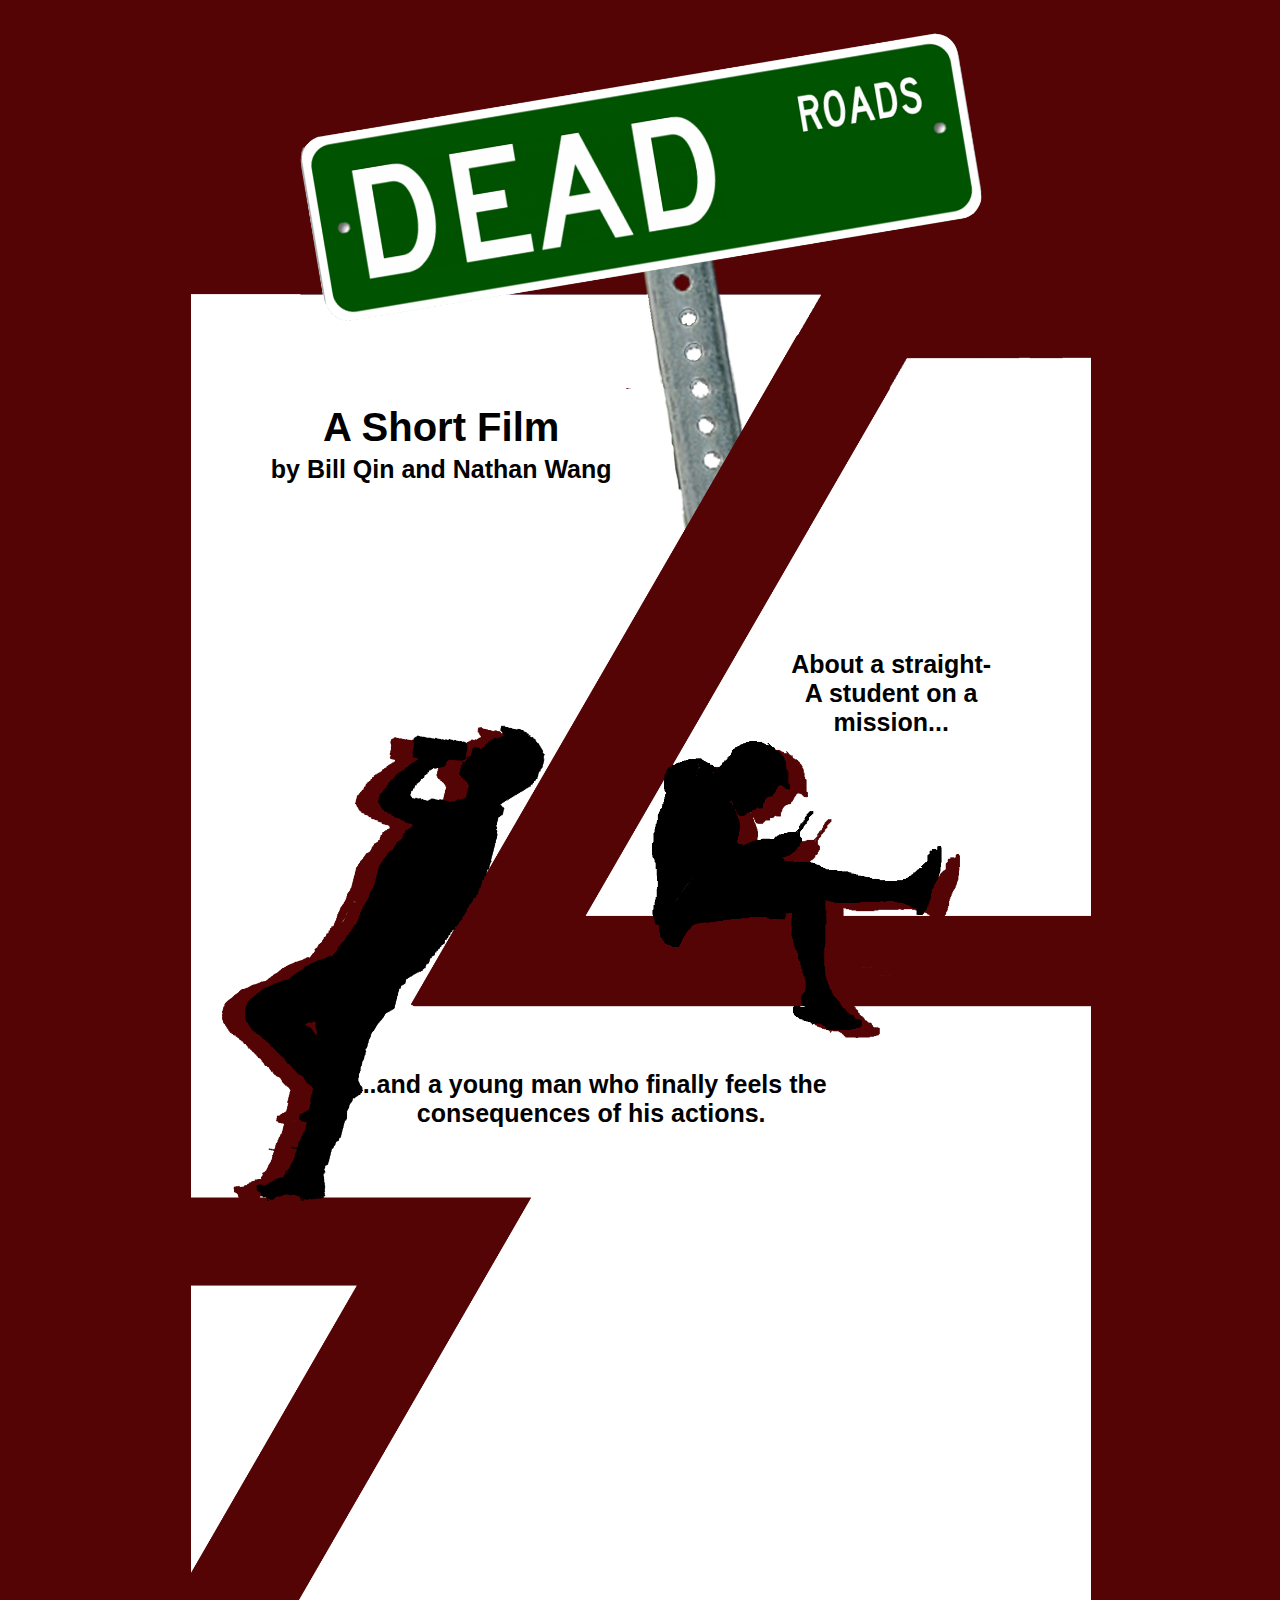
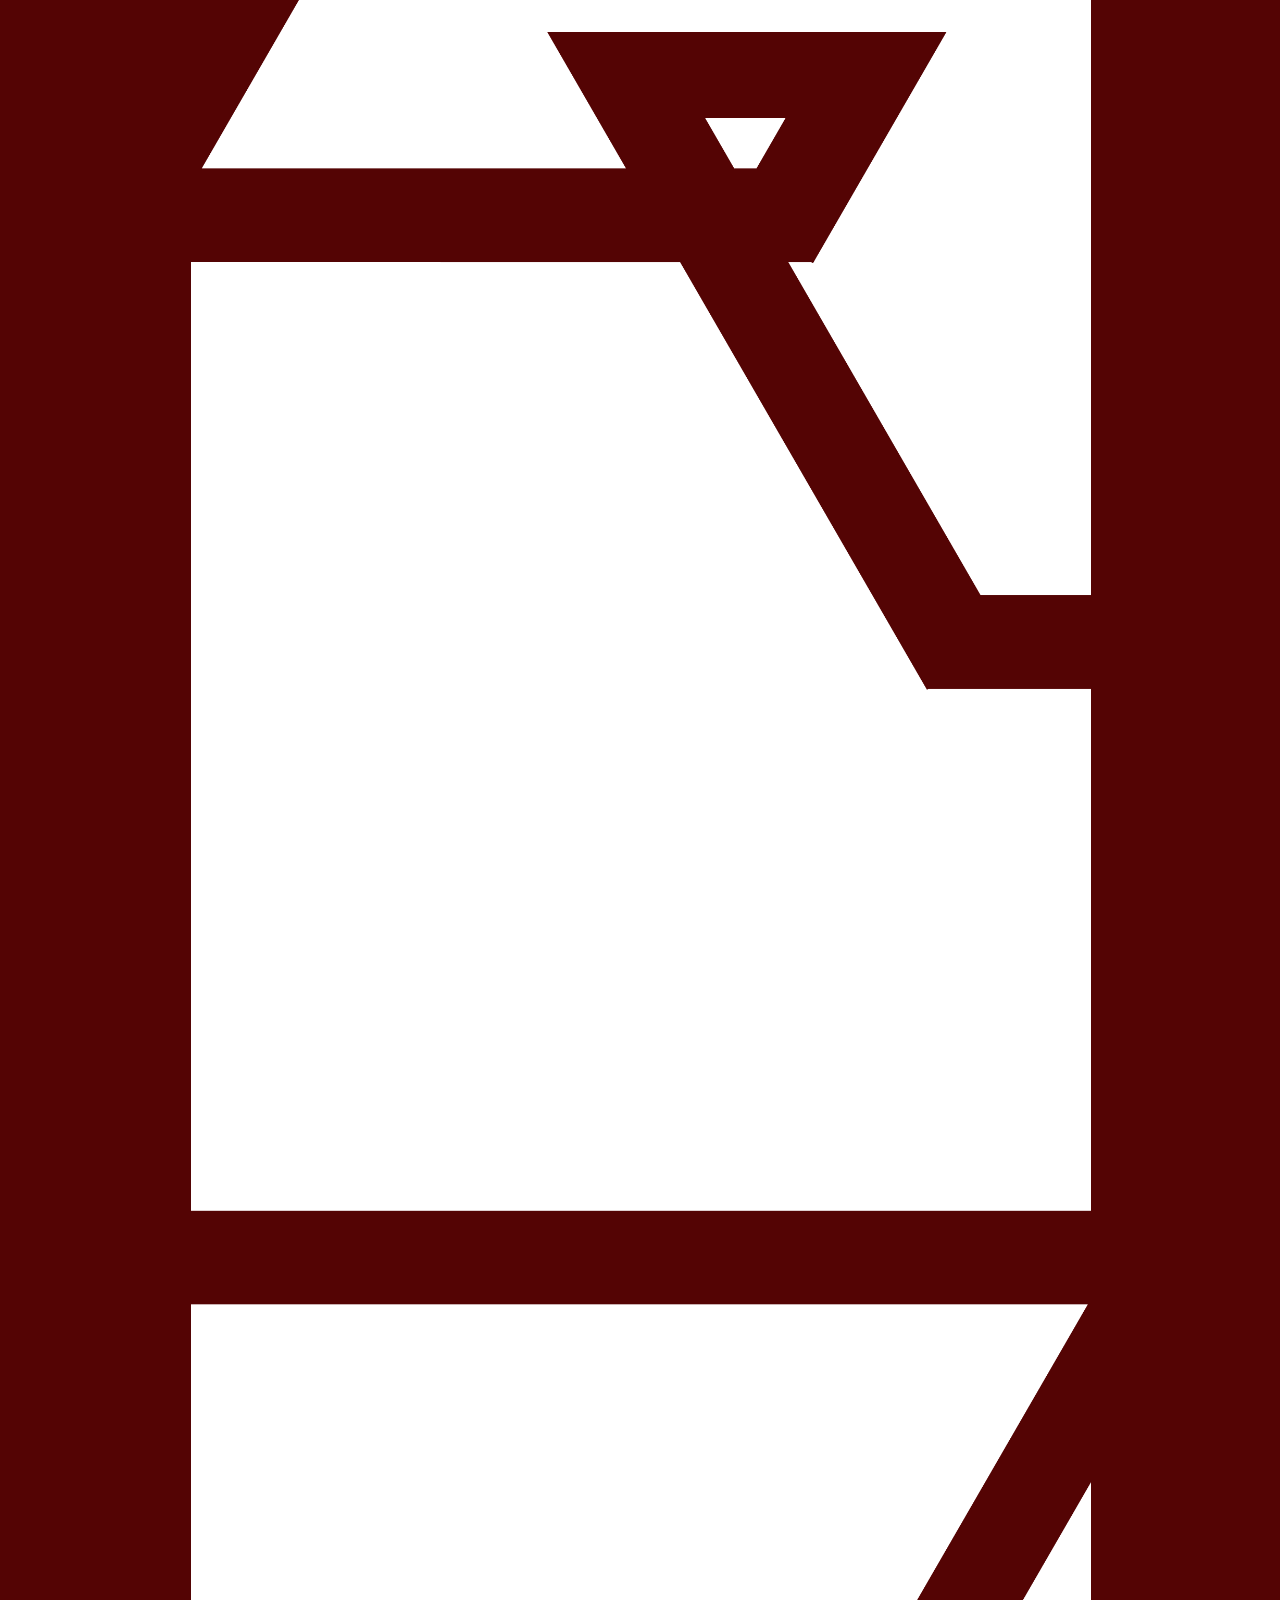
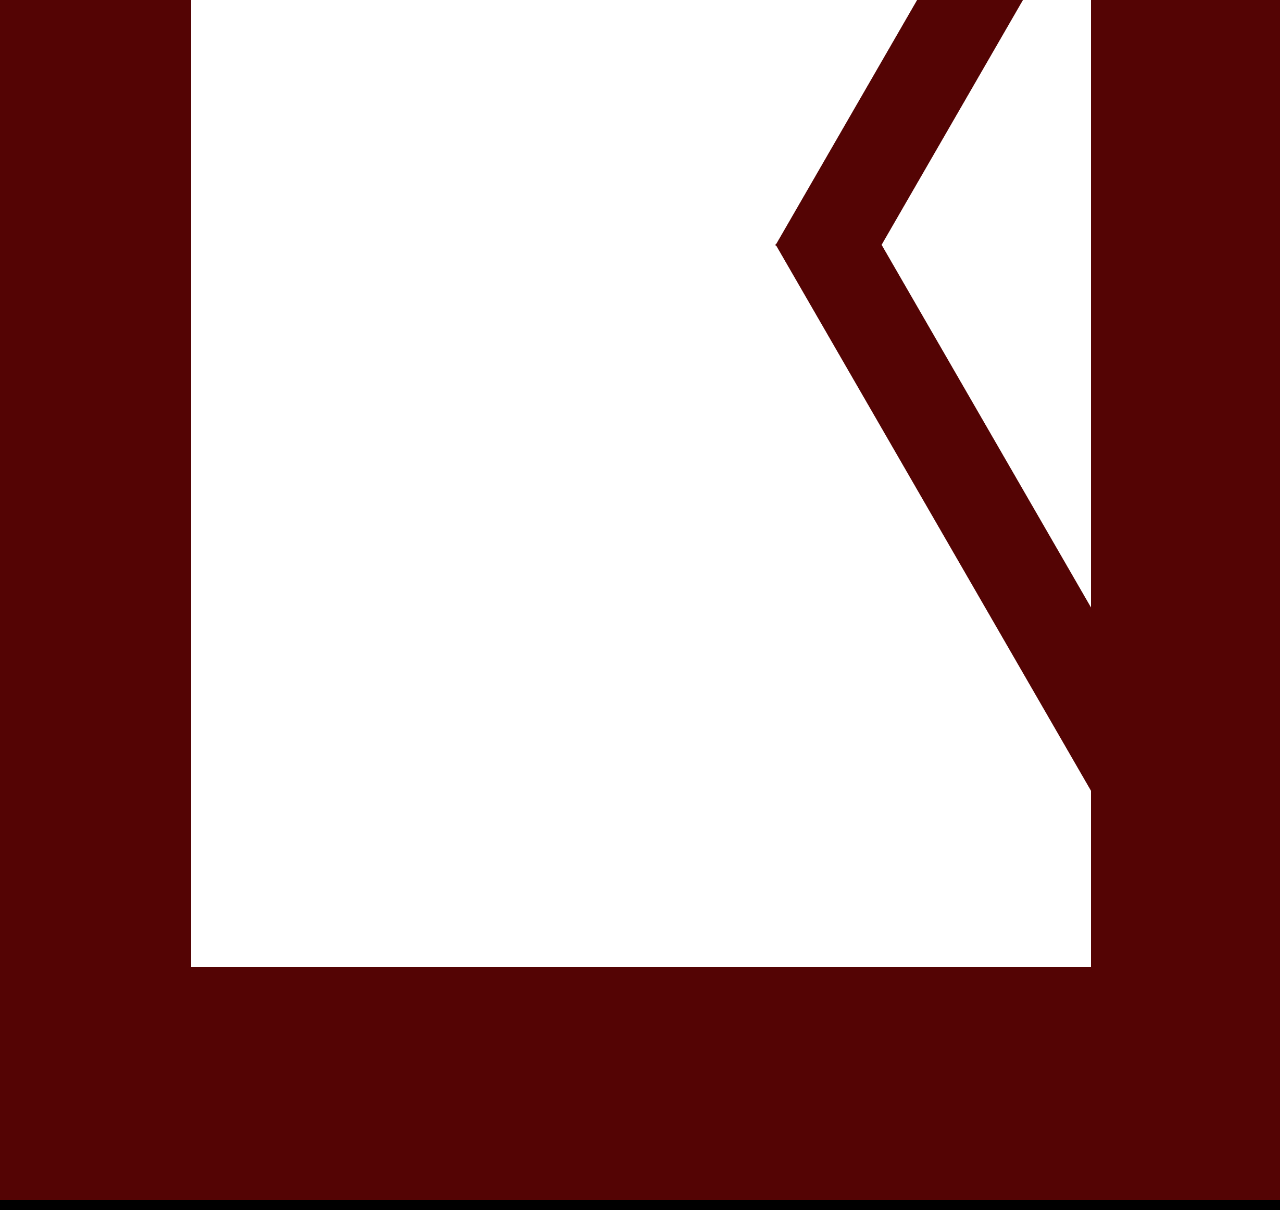
==== index.html @ 18fedcc4 "README.md, background image/layout of site" ====
<!DOCTYPE html>
<html>
  <head>
    <link href="styles/stylesheets/index.css" type = "text/css" rel="stylesheet">
    <link href="styles/stylesheets/styles.css" type = "text/css" rel="stylesheet">
    <title>Dead Roads</title>
  </head>
  <body>
    <div id = "background-image-holder">
      <div id = "front-image">
        <div id = "film-by" class = 'text-box'>
          <h2>A Short Film</h2>
          <h3>by Bill Qin and Nathan Wang</h3>
        </div>
        <div id = "nate-desc" class = 'text-box'>
          <h3>About a straight-A student on a mission...</h3>
        </div>
        <div id = "bill-desc" class = 'text-box'>
          <h3>...and a young man who finally feels the consequences of his actions.</h3>
        </div>
      </div>
    </div>
  </body>
</html>
---- styles/stylesheets/index.css ----
body{
  display: flex;
  flex-direction: row;
  justify-content: center;
}
h2{
  font-size: 40px;
  margin: 5px;
}
h3{
  font-size: 25px;
  margin: 0px;
}
#background-image-holder
{
  width: 100%;
  height: 4400px;
  background-color: #540404;
  position: relative;
  border-bottom: 10px solid black;
}
.text-box{
  transform: translate(-50%, -50%);
  -ms-transform: translate(-50%, -50%);
  -webkit-transform: translate(-50%, -50%);
  position: absolute;
  text-align: center;
}
#front-image
{
  position: absolute;
  left: 54%;
  top: 50%;
  transform: translate(-50%, -50%);
  -ms-transform: translate(-50%, -50%);
  -webkit-transform: translate(-50%, -50%);
  width: 1000px;
  height: 100%;
  margin: 0 auto;
  background-image: url('../assets/images/website_background.png');
  background-repeat: no-repeat;
  background-size: 90%;
}
#film-by
{
  width: 400px;
  height: 200px;
  left: 25%;
  top: 500px;
}
#nate-desc{
  width: 200px;
  height: 300px;
  left: 70%;
  top: 800px;
}
#bill-desc
{
  width: 500px;
  height: 200px;
  left: 40%;
  top: 1170px;
}
---- styles/stylesheets/styles.css ----
body
{
  margin: 0px;
}
@font-face {
  font-family: Highway;
  src: url("../HWYGOTH.ttf");
}
html
{
  font-family: Highway, sans-serif;
}
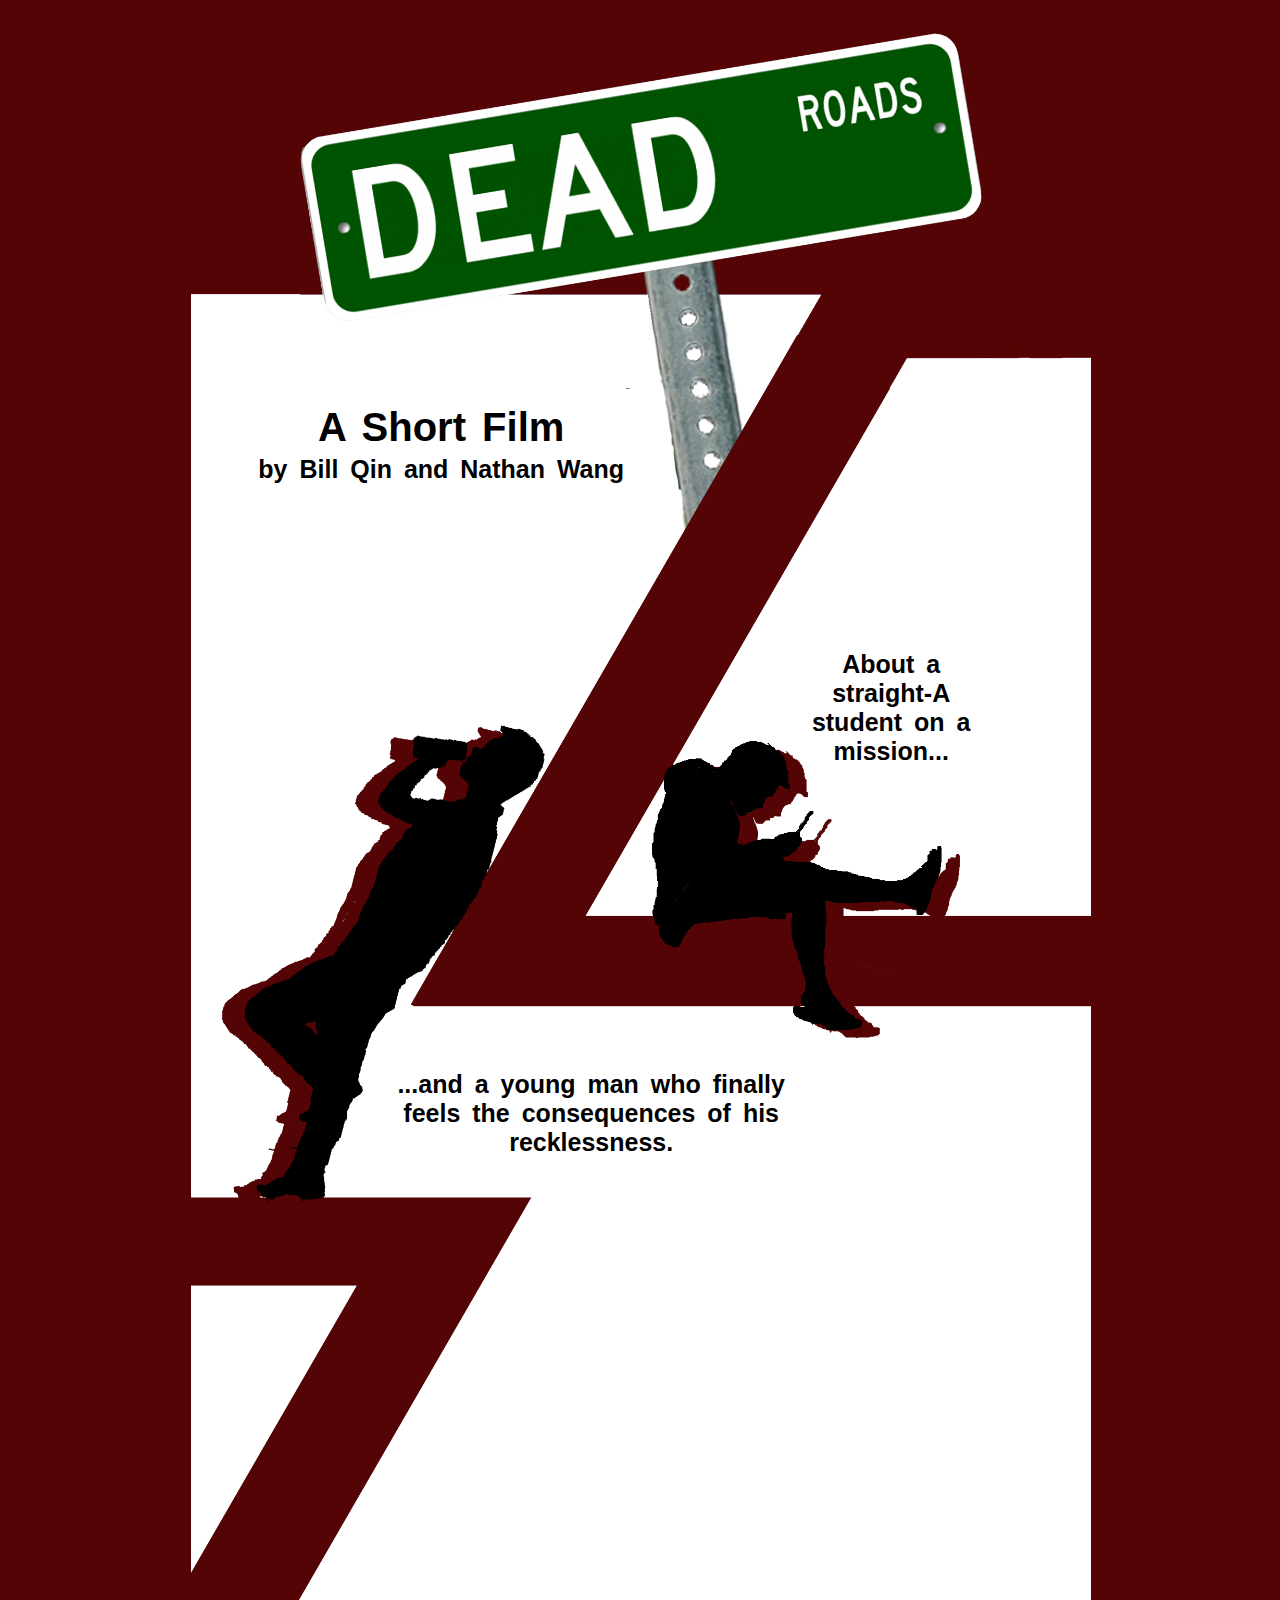
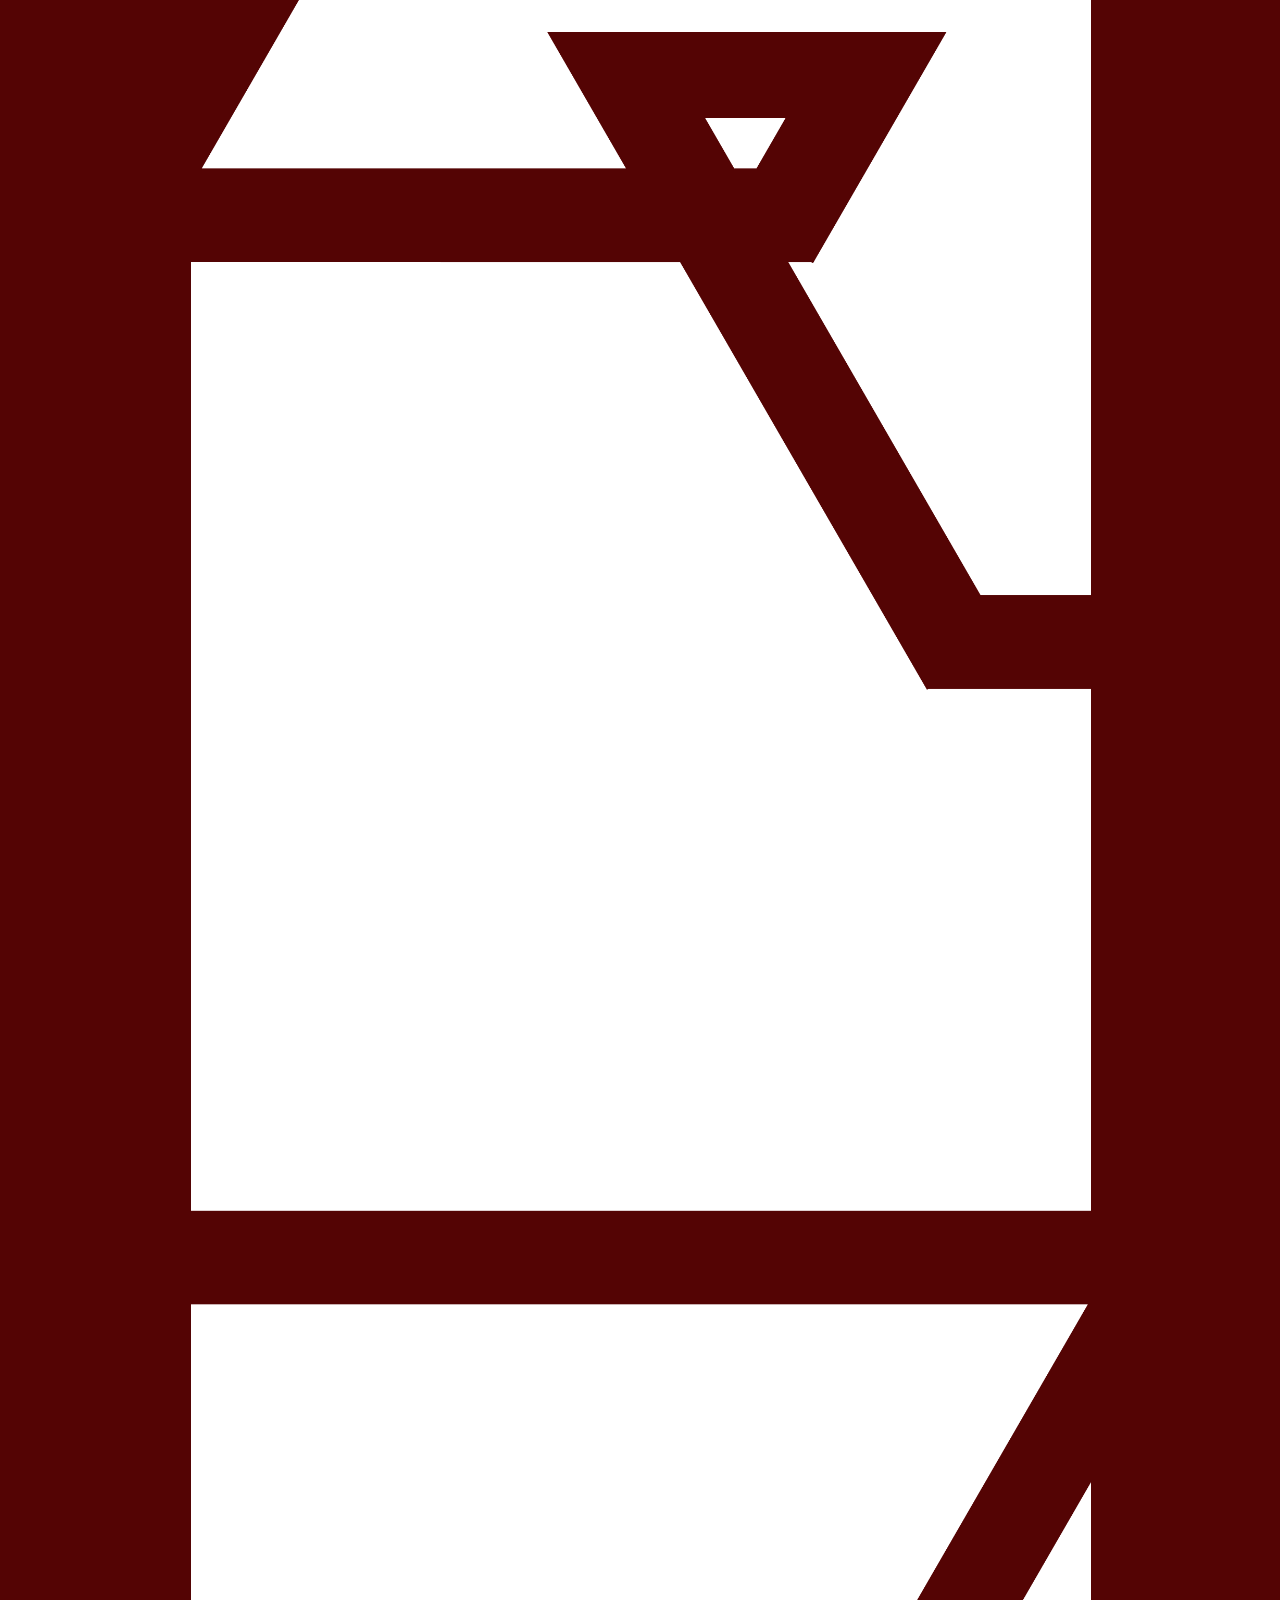
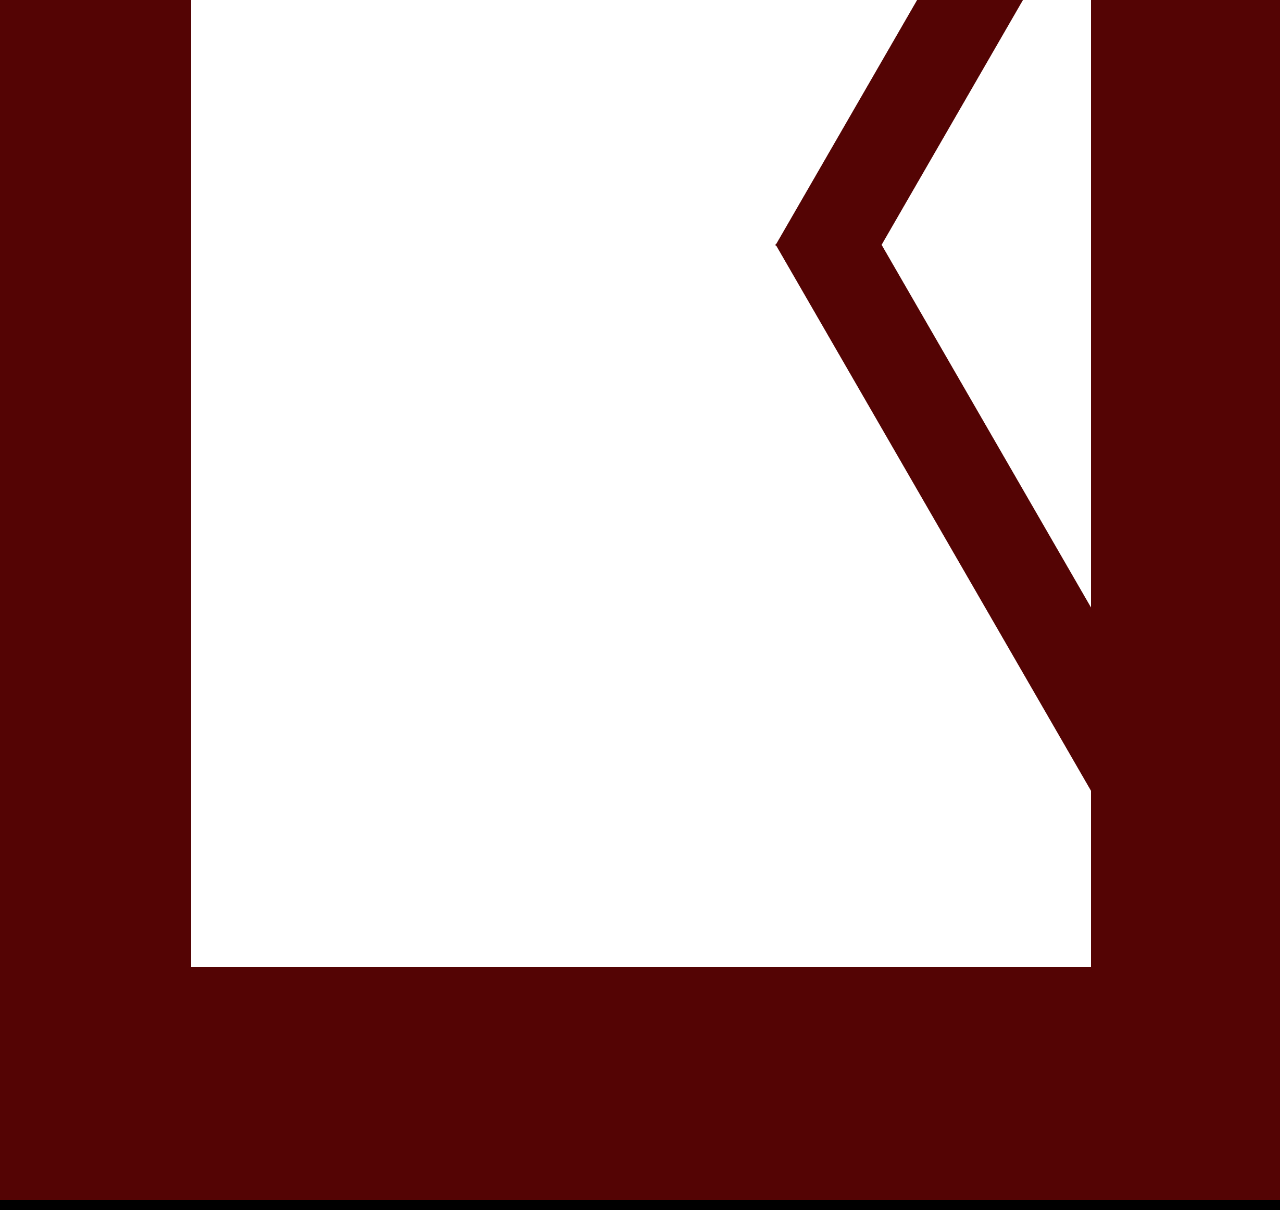
==== commit b4e13327: "index change for github pages change?" ====
--- a/index.html
+++ b/index.html
@@ -16,7 +16,7 @@
           <h3>About a straight-A student on a mission...</h3>
         </div>
         <div id = "bill-desc" class = 'text-box'>
-          <h3>...and a young man who finally feels the consequences of his actions.</h3>
+          <h3>...and a young man who finally feels the consequences of his recklessness.</h3>
         </div>
       </div>
     </div>
--- a/styles/stylesheets/index.css
+++ b/styles/stylesheets/index.css
@@ -56,7 +56,7 @@
 }
 #bill-desc
 {
-  width: 500px;
+  width: 400px;
   height: 200px;
   left: 40%;
   top: 1170px;
--- a/styles/stylesheets/styles.css
+++ b/styles/stylesheets/styles.css
@@ -1,12 +1,13 @@
 body
 {
   margin: 0px;
+  word-spacing: 5px;
 }
 @font-face {
-  font-family: Highway;
-  src: url("../HWYGOTH.ttf");
+    font-family: "Highway";
+    src: url("//db.onlinewebfonts.com/t/23c12dded52f1a5611f4370786fa86af.ttf") format("truetype");
 }
 html
 {
-  font-family: Highway, sans-serif;
+  font-family: "Highway", sans-serif;
 }
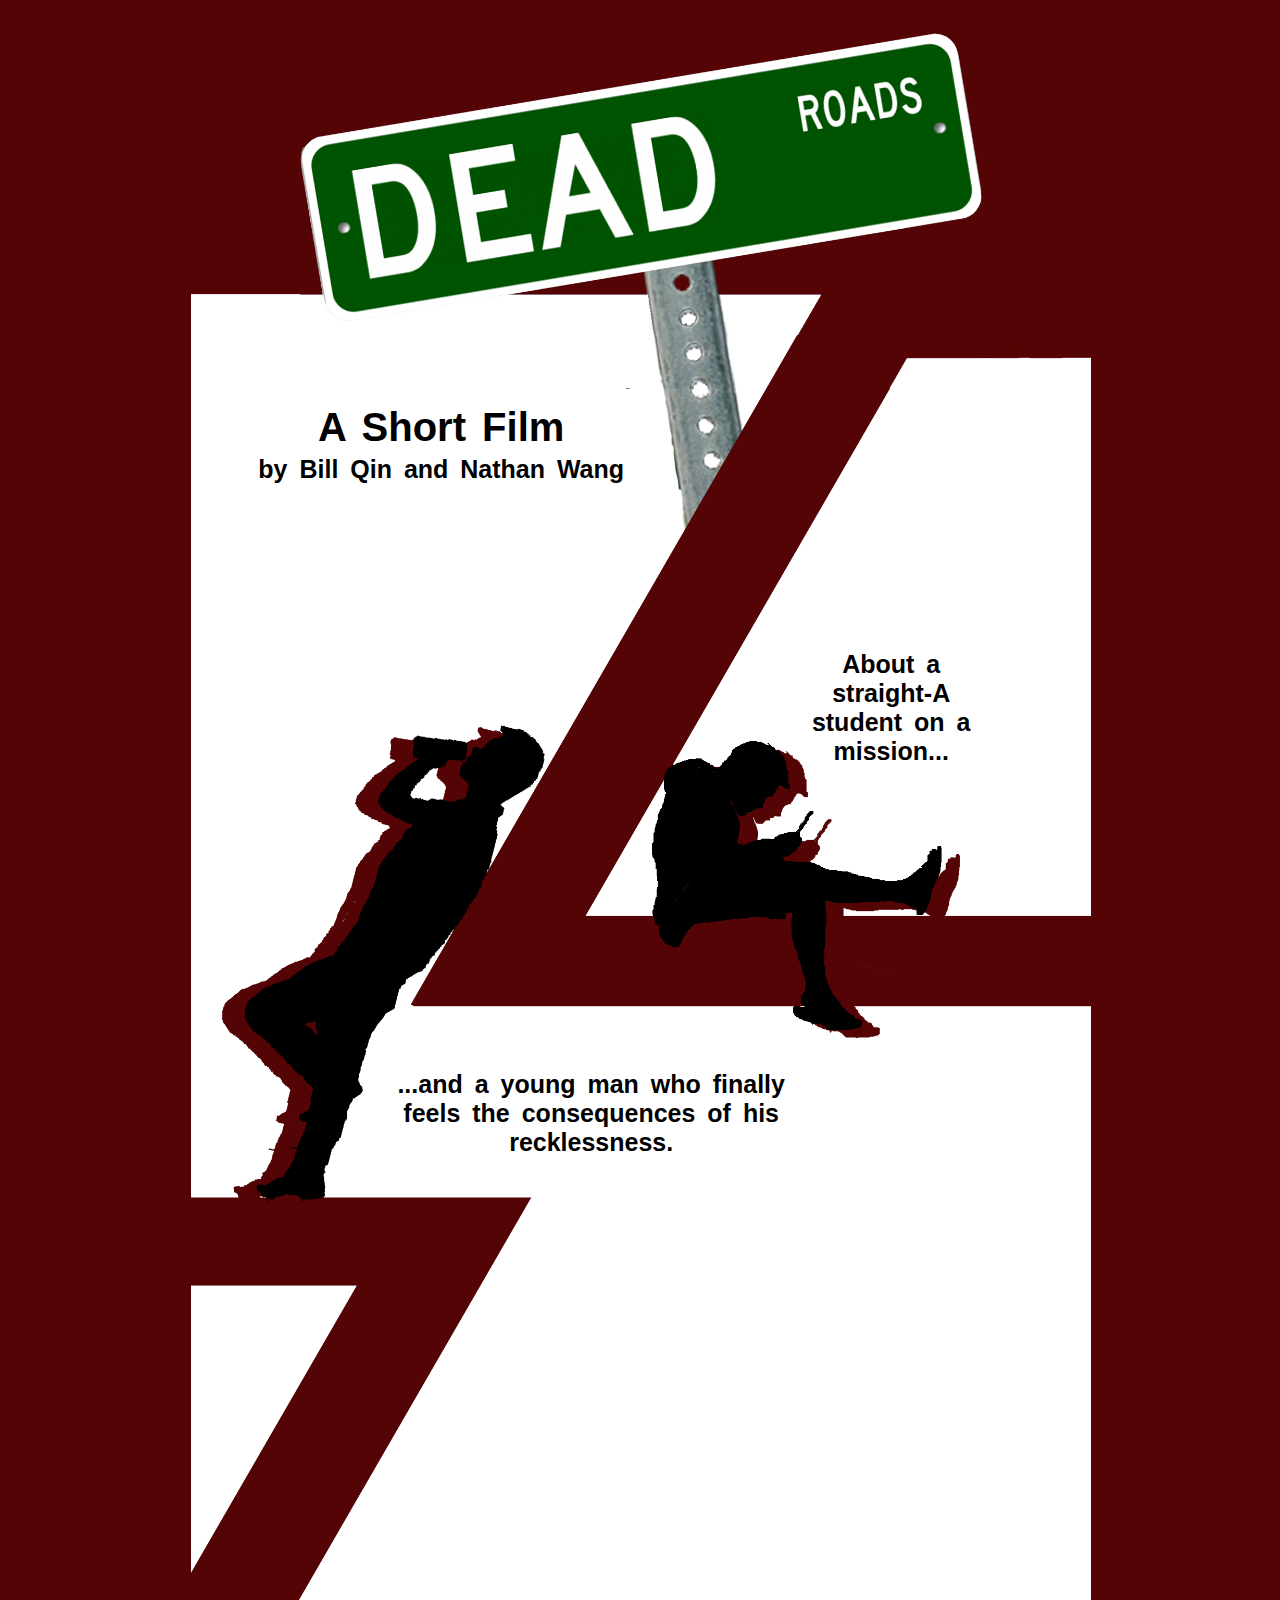
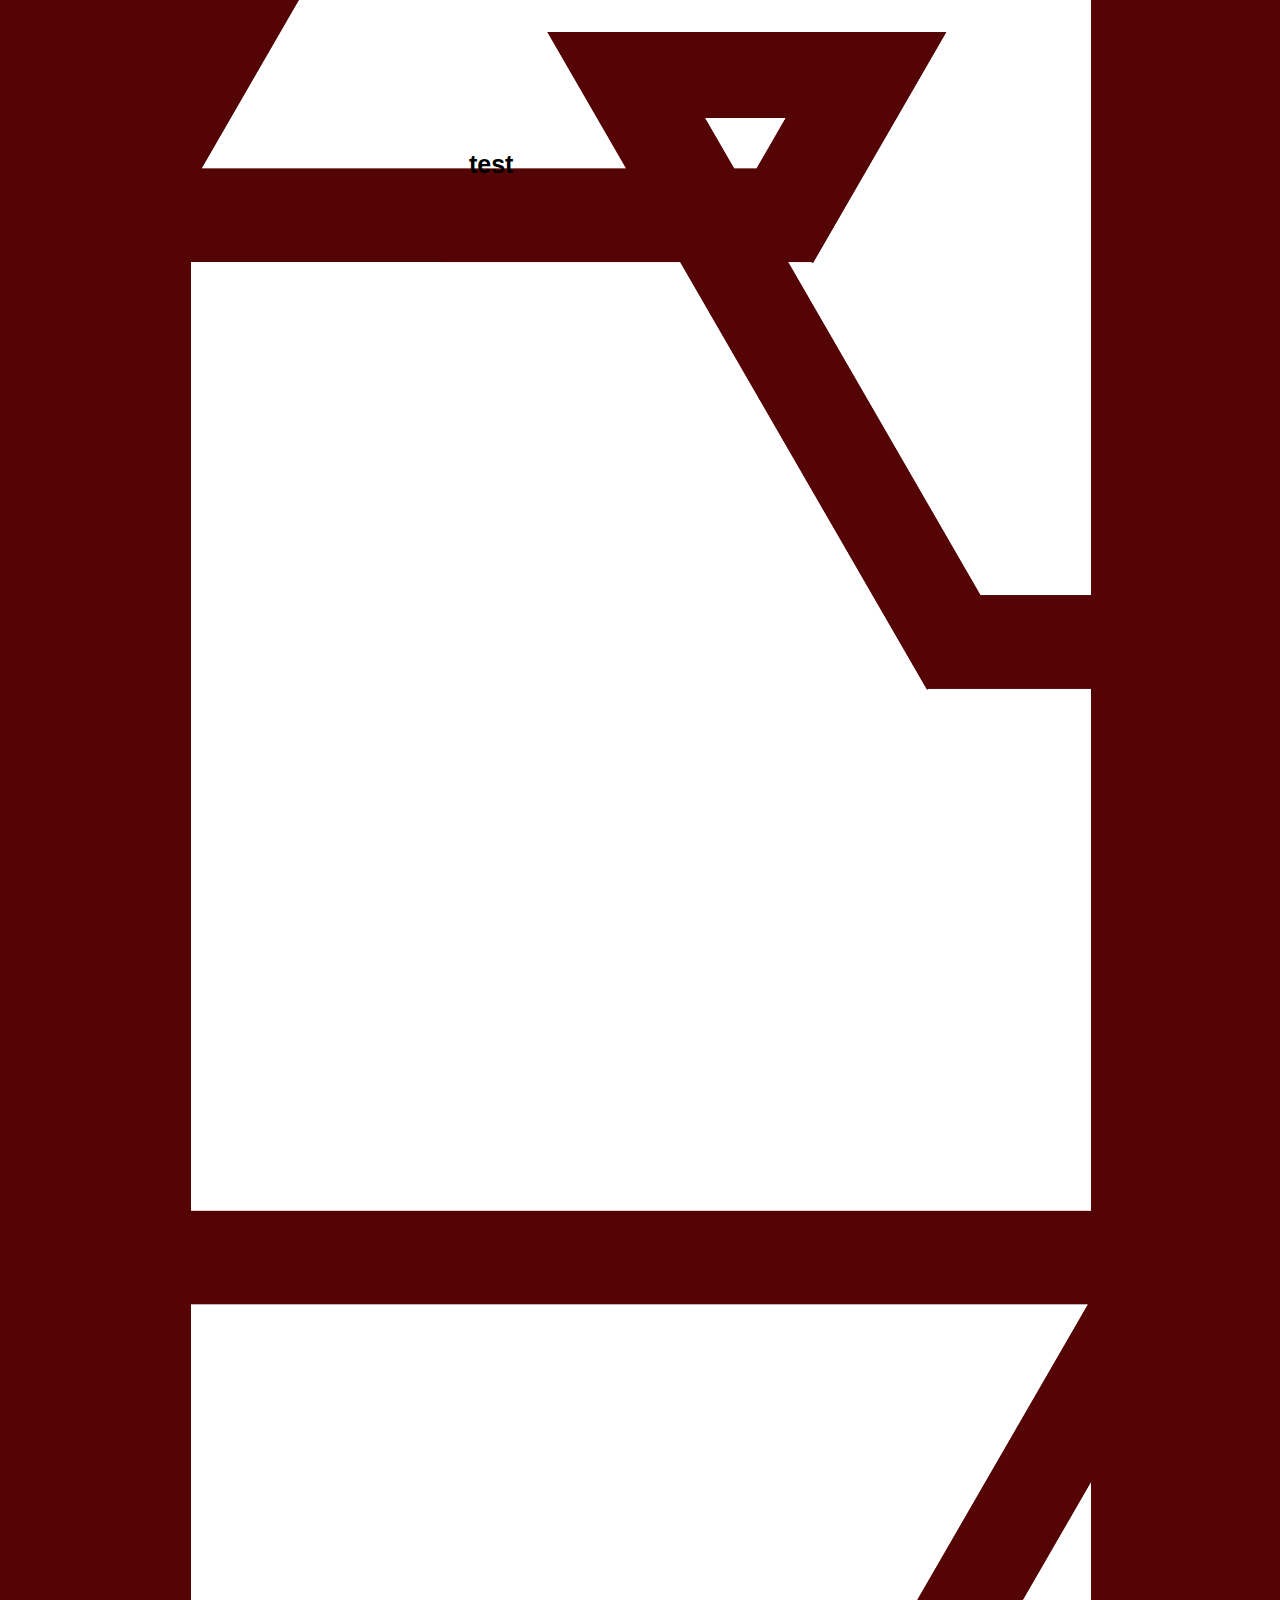
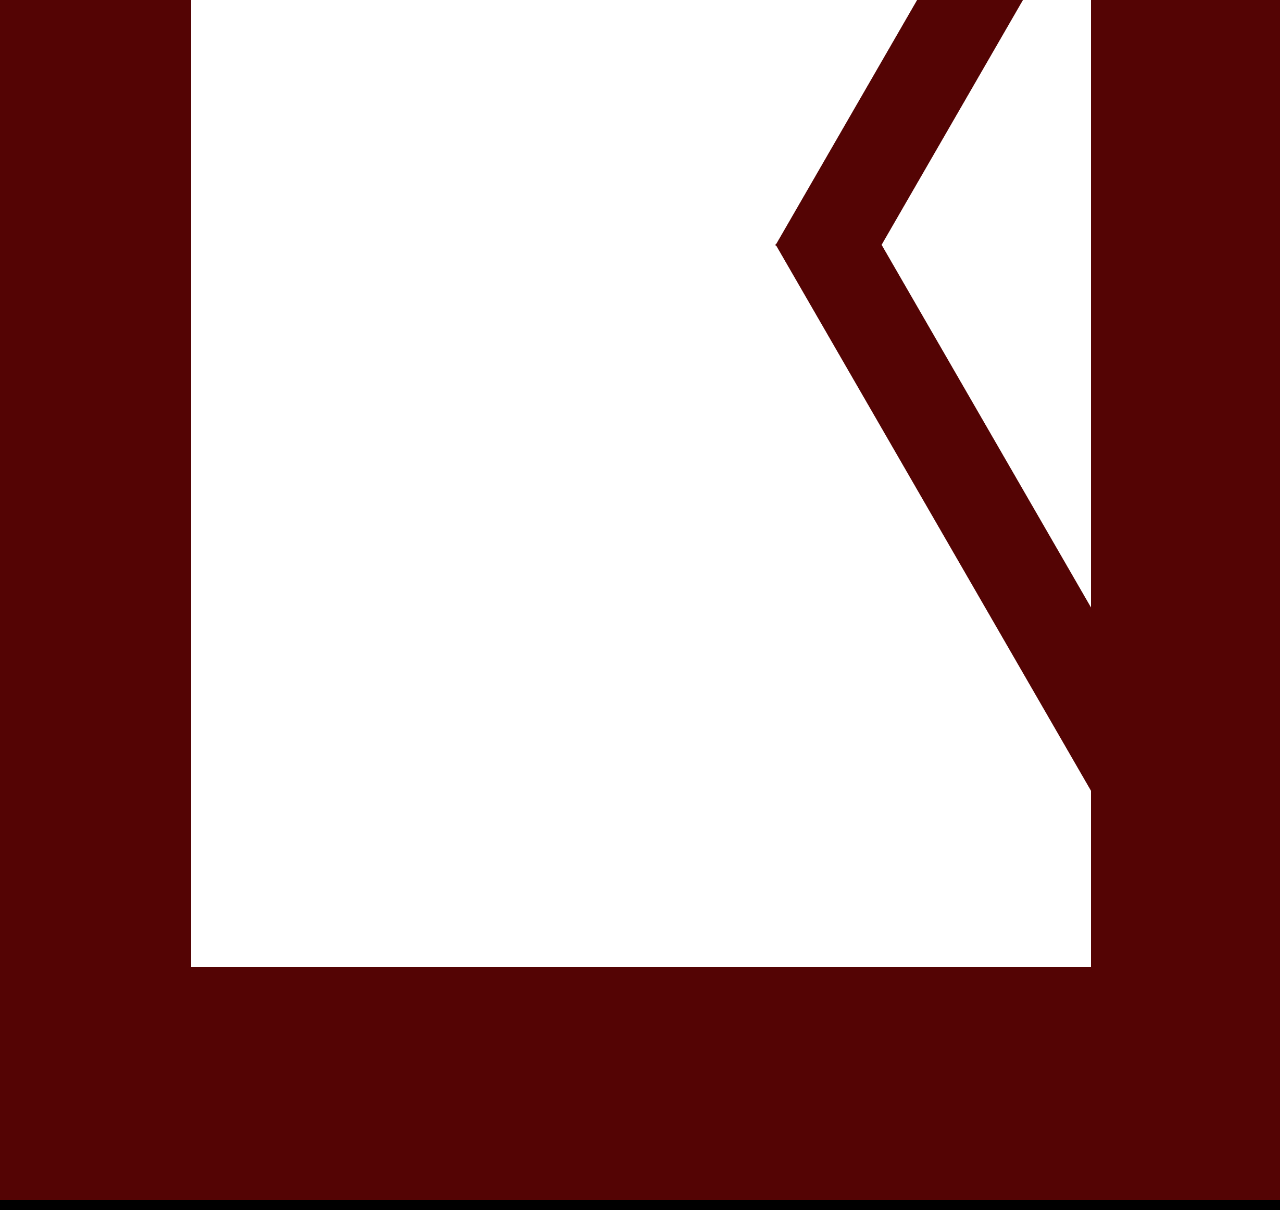
==== commit 56878538: "nathan's testy" ====
--- a/index.html
+++ b/index.html
@@ -18,6 +18,9 @@
         <div id = "bill-desc" class = 'text-box'>
           <h3>...and a young man who finally feels the consequences of his recklessness.</h3>
         </div>
+        <div id = "nate-test" class = 'text-box'>
+          <h3>test</h3>
+        </div>
       </div>
     </div>
   </body>
--- a/styles/stylesheets/index.css
+++ b/styles/stylesheets/index.css
@@ -61,3 +61,10 @@
   left: 40%;
   top: 1170px;
 }
+#nate-test
+{
+  width: 200px;
+  height:100px;
+  left: 30%;
+  top: 1800px;
+}
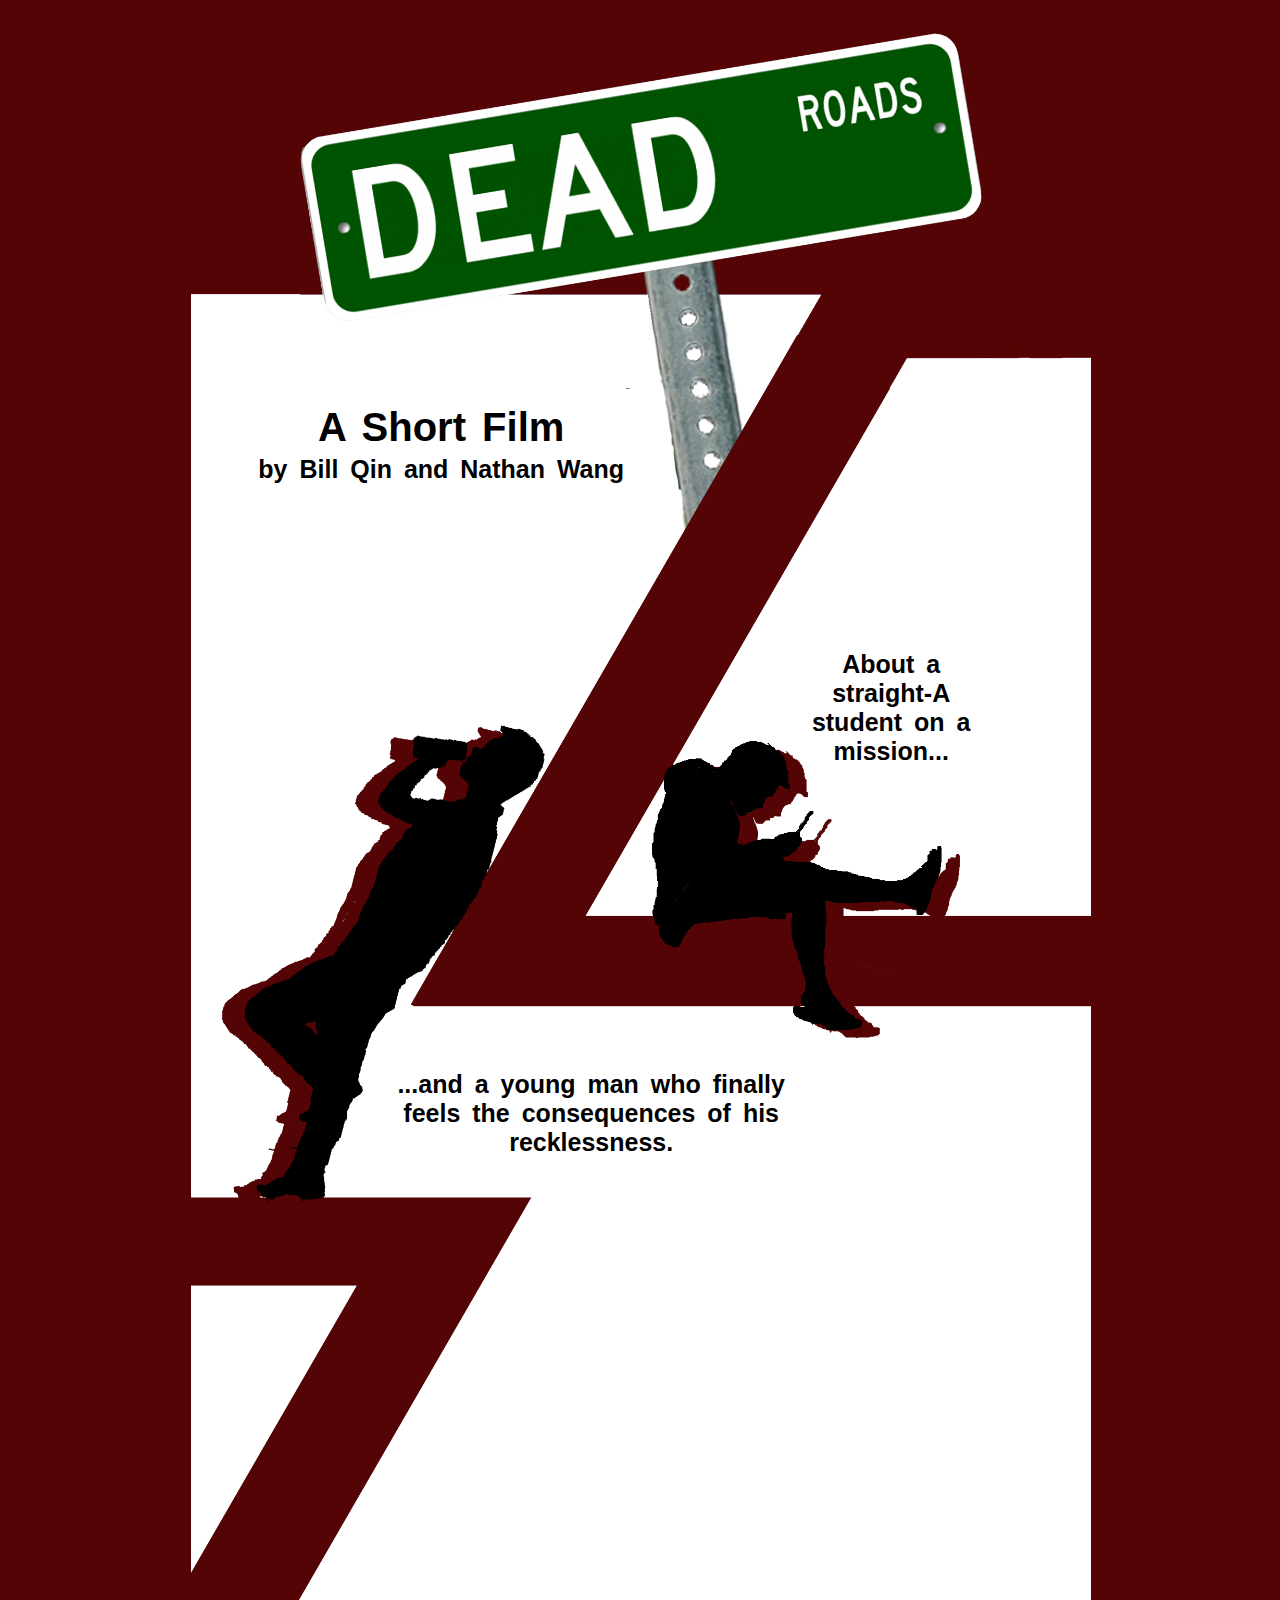
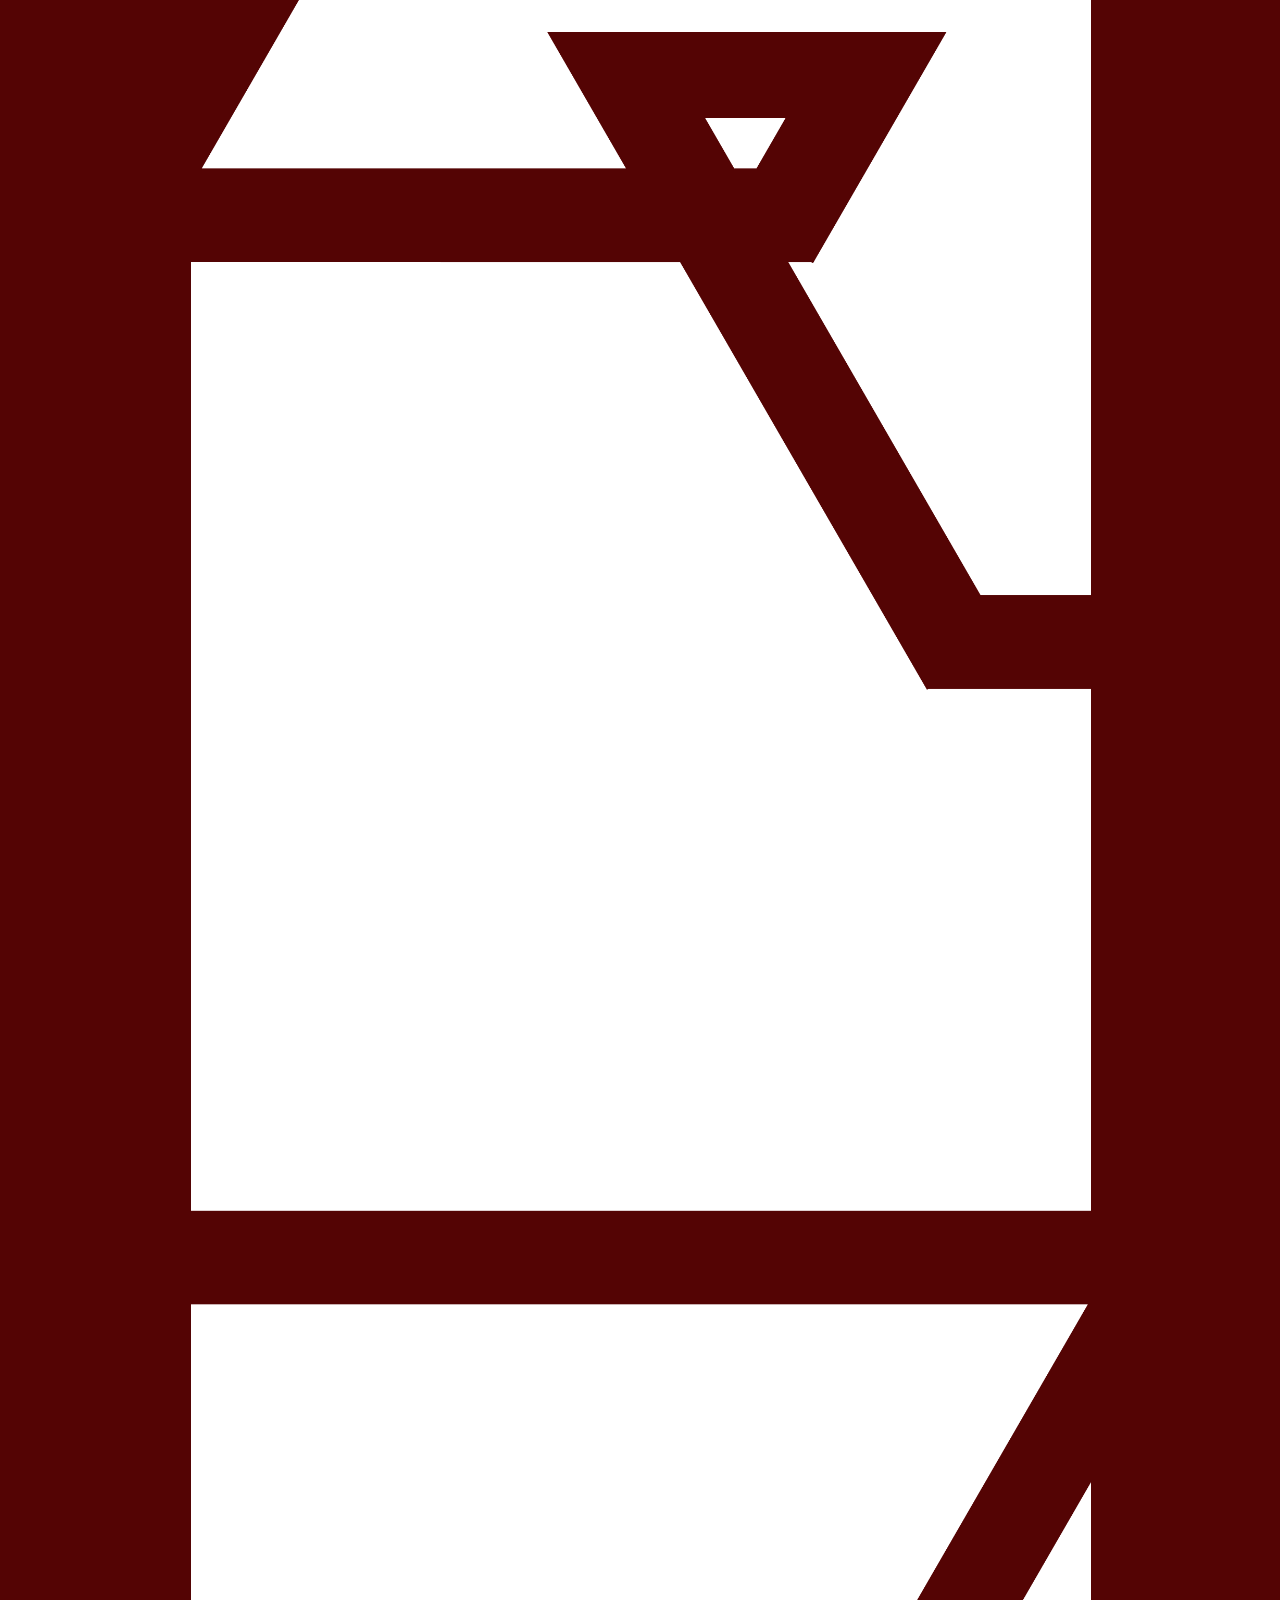
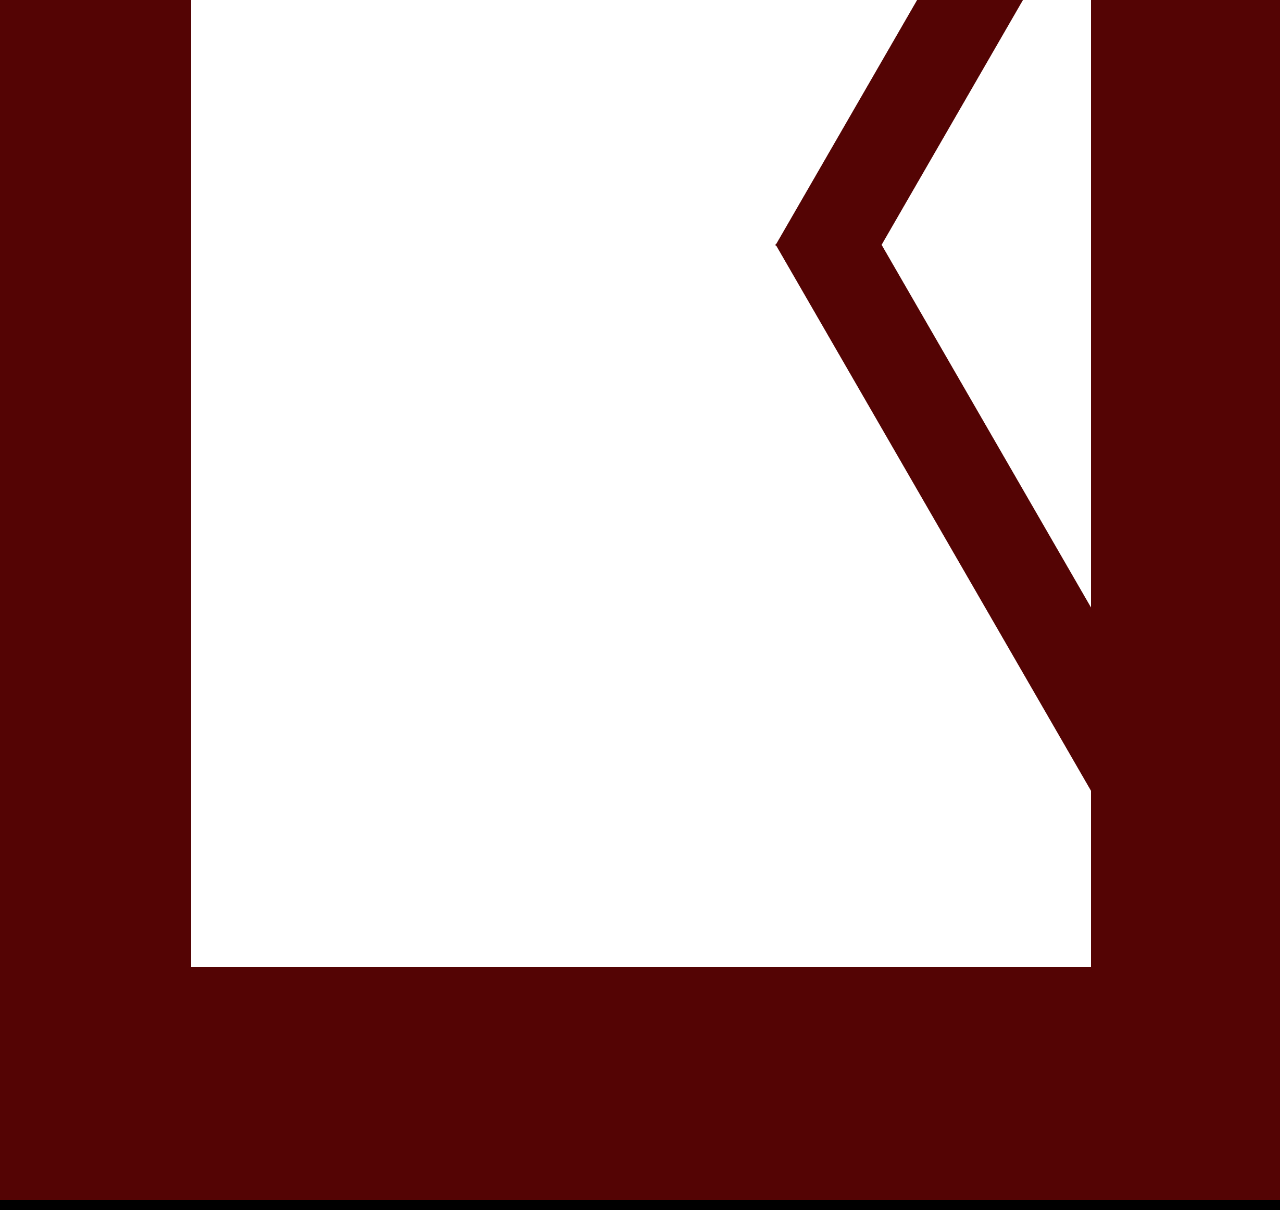
==== commit 9793c327: "nathan untesty" ====
--- a/index.html
+++ b/index.html
@@ -18,9 +18,6 @@
         <div id = "bill-desc" class = 'text-box'>
           <h3>...and a young man who finally feels the consequences of his recklessness.</h3>
         </div>
-        <div id = "nate-test" class = 'text-box'>
-          <h3>test</h3>
-        </div>
       </div>
     </div>
   </body>
--- a/styles/stylesheets/index.css
+++ b/styles/stylesheets/index.css
@@ -61,10 +61,3 @@
   left: 40%;
   top: 1170px;
 }
-#nate-test
-{
-  width: 200px;
-  height:100px;
-  left: 30%;
-  top: 1800px;
-}
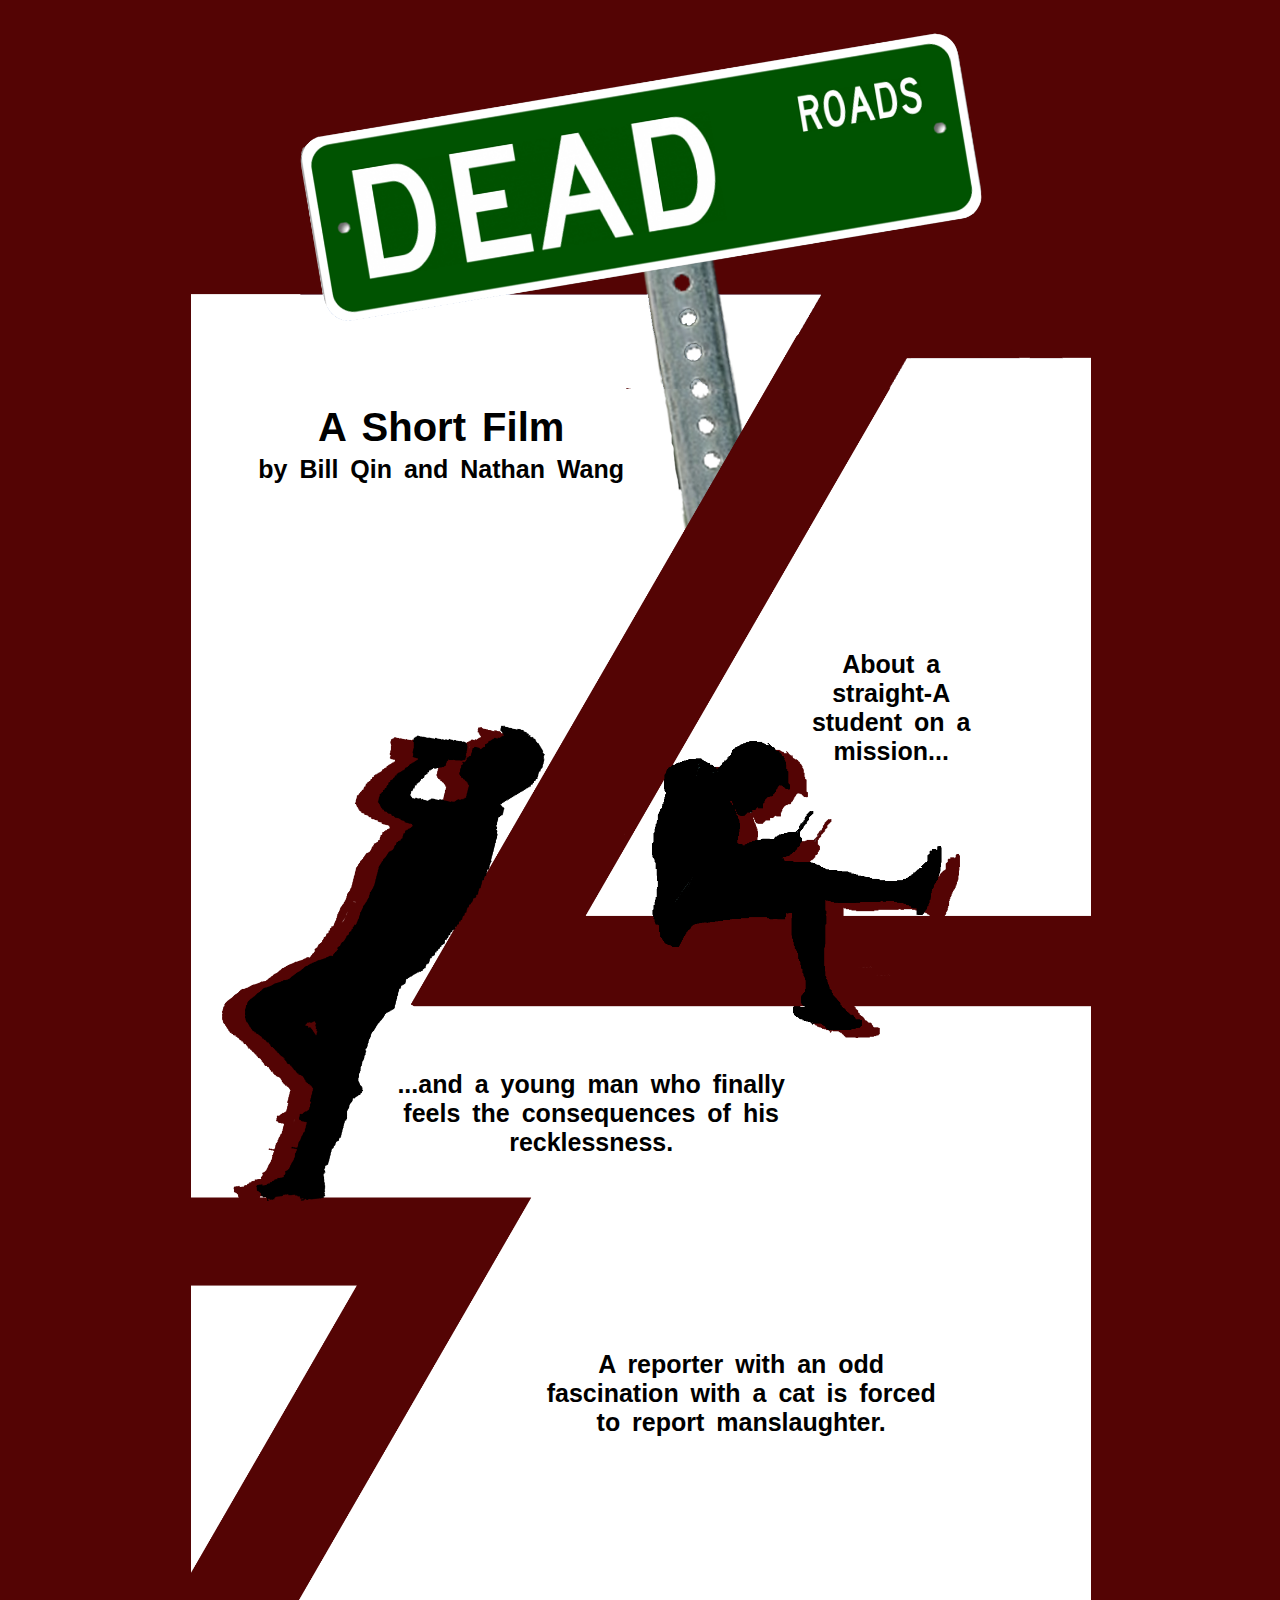
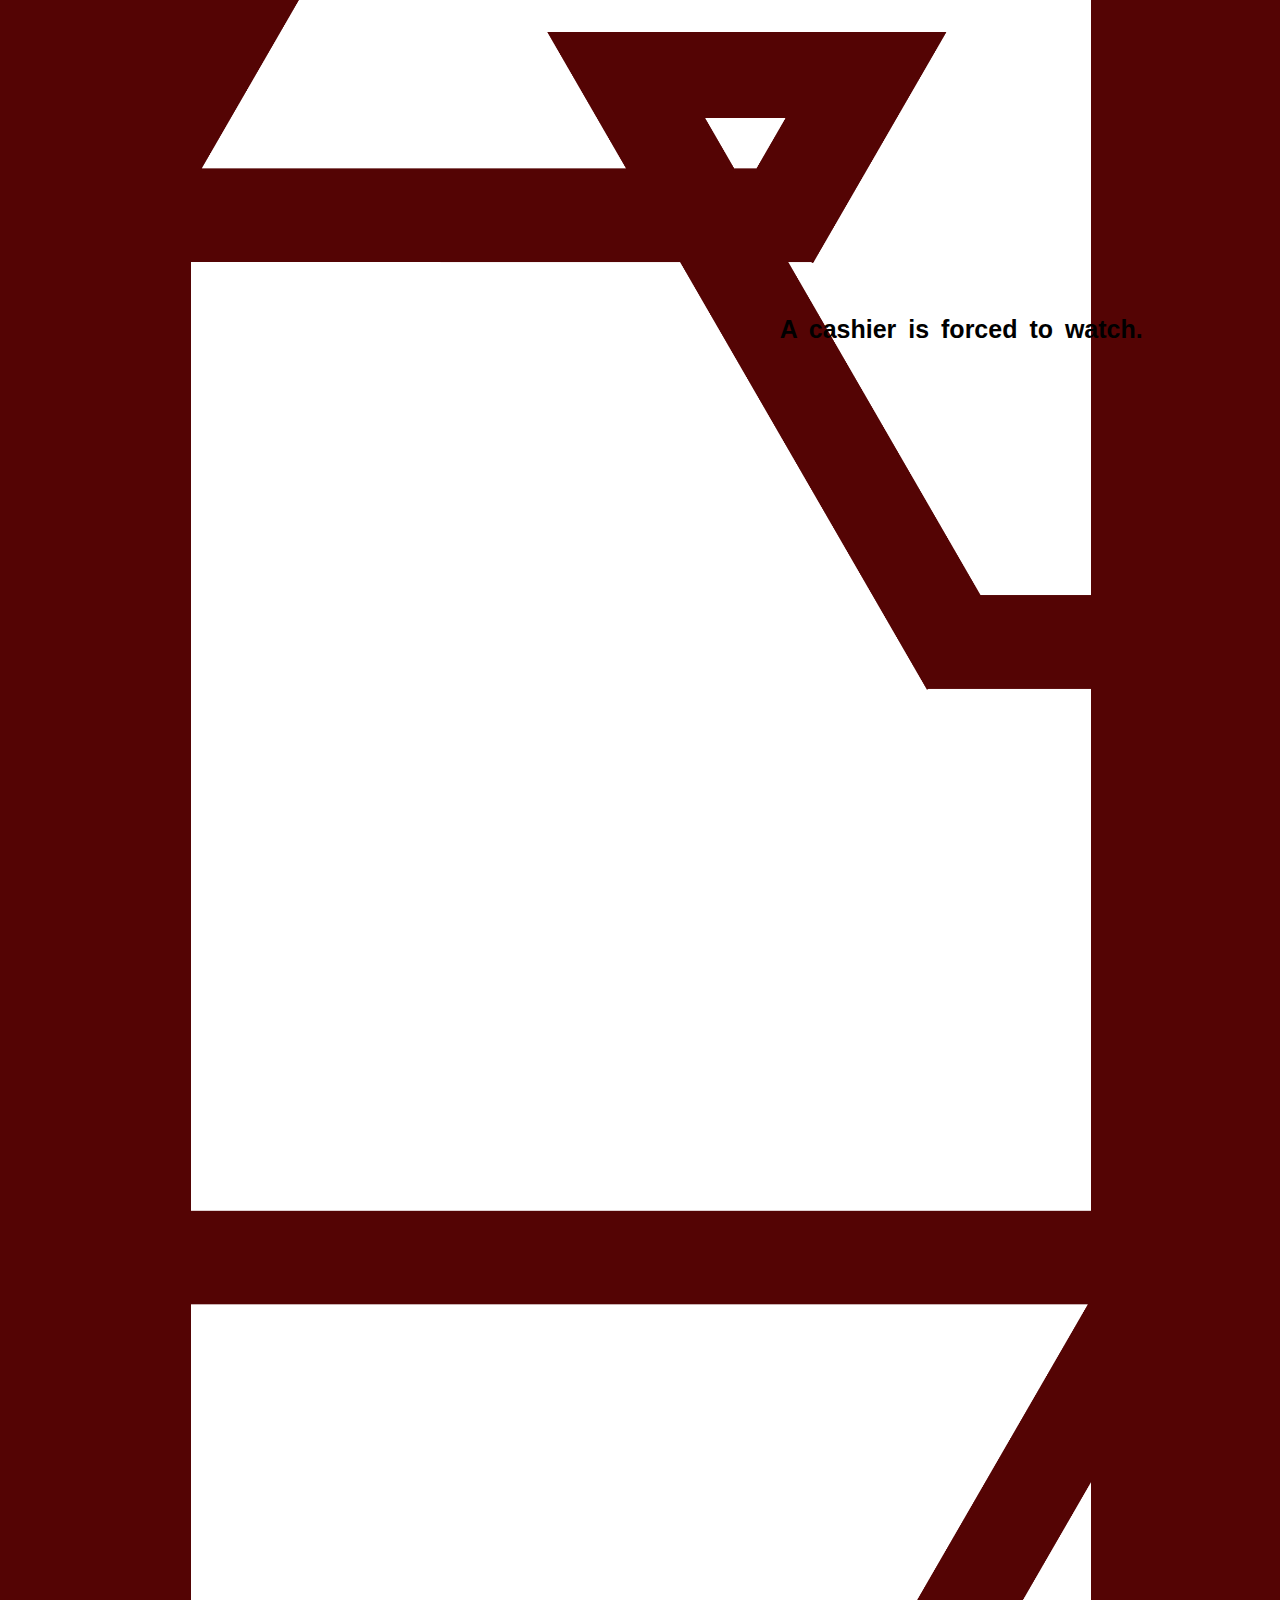
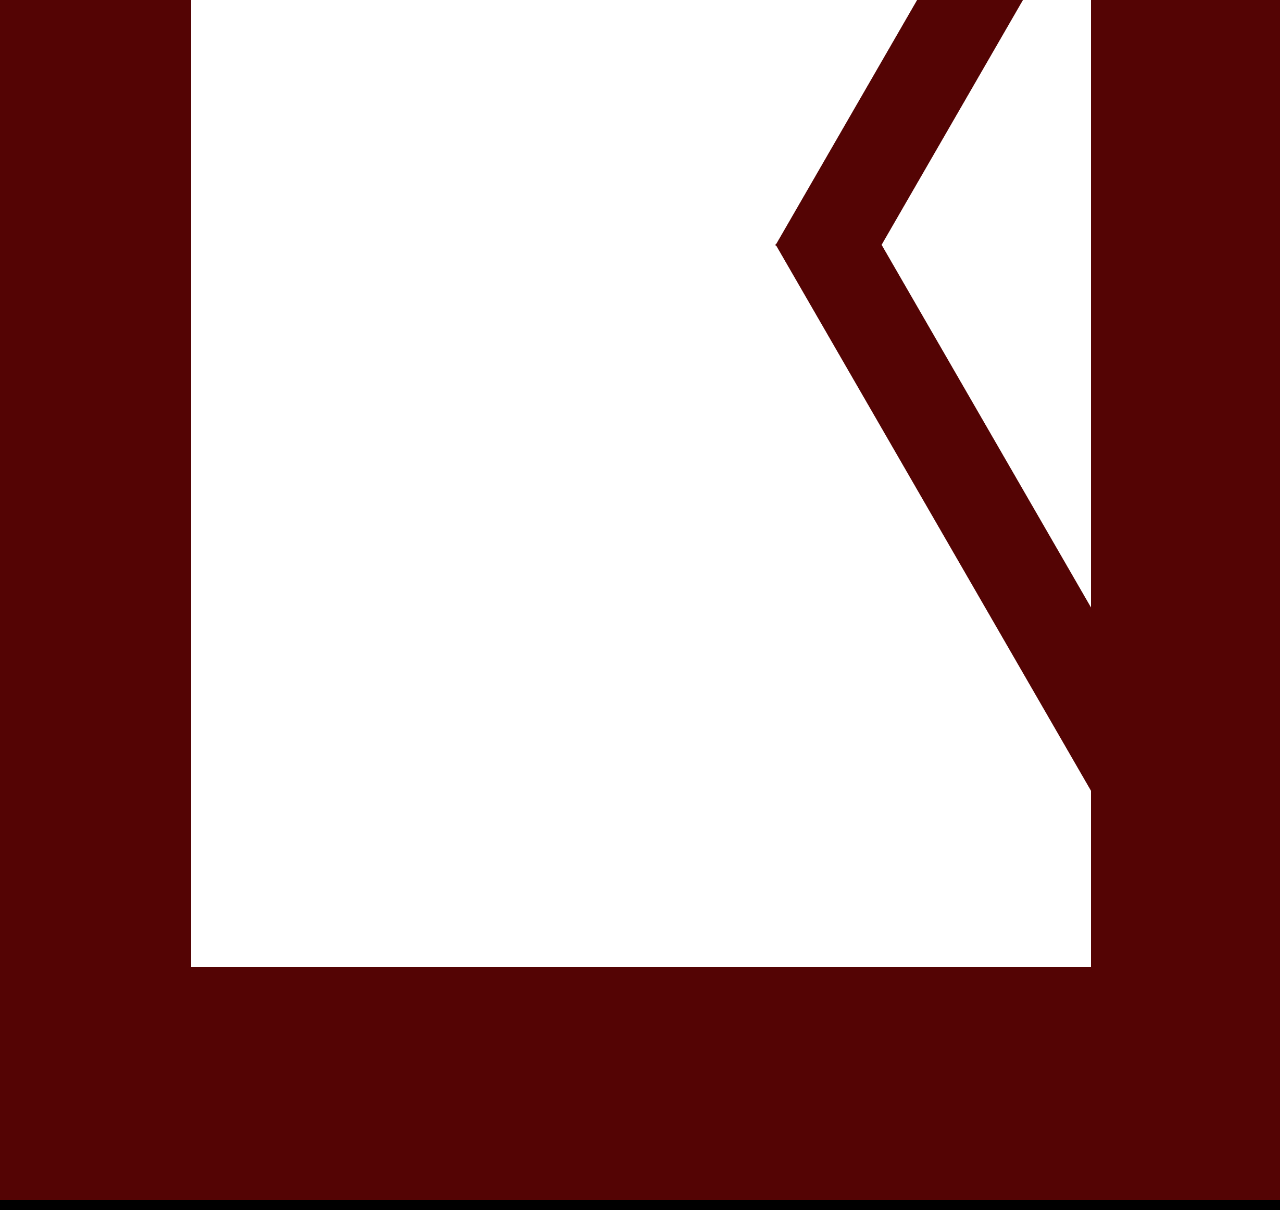
==== commit 36943011: "added reporter and cashier text" ====
--- a/index.html
+++ b/index.html
@@ -18,6 +18,12 @@
         <div id = "bill-desc" class = 'text-box'>
           <h3>...and a young man who finally feels the consequences of his recklessness.</h3>
         </div>
+        <div id = "angelreana-desc" class = 'text-box'>
+          <h3>A reporter with an odd fascination with a cat is forced to report manslaughter.</h3>
+        </div>
+        <div id = "nalu-desc" class = 'text-box'>
+          <h3>A cashier is forced to watch.</h3>
+        </div>
       </div>
     </div>
   </body>
--- a/styles/stylesheets/index.css
+++ b/styles/stylesheets/index.css
@@ -61,3 +61,17 @@
   left: 40%;
   top: 1170px;
 }
+#angelreana-desc
+{
+  width: 400px;
+  height: 200px;
+  left: 55%;
+  top: 1450px;
+}
+#nalu-desc
+{
+  width: 400px;
+  height: 200px;
+  left: 77%;
+  top: 2015px;
+}
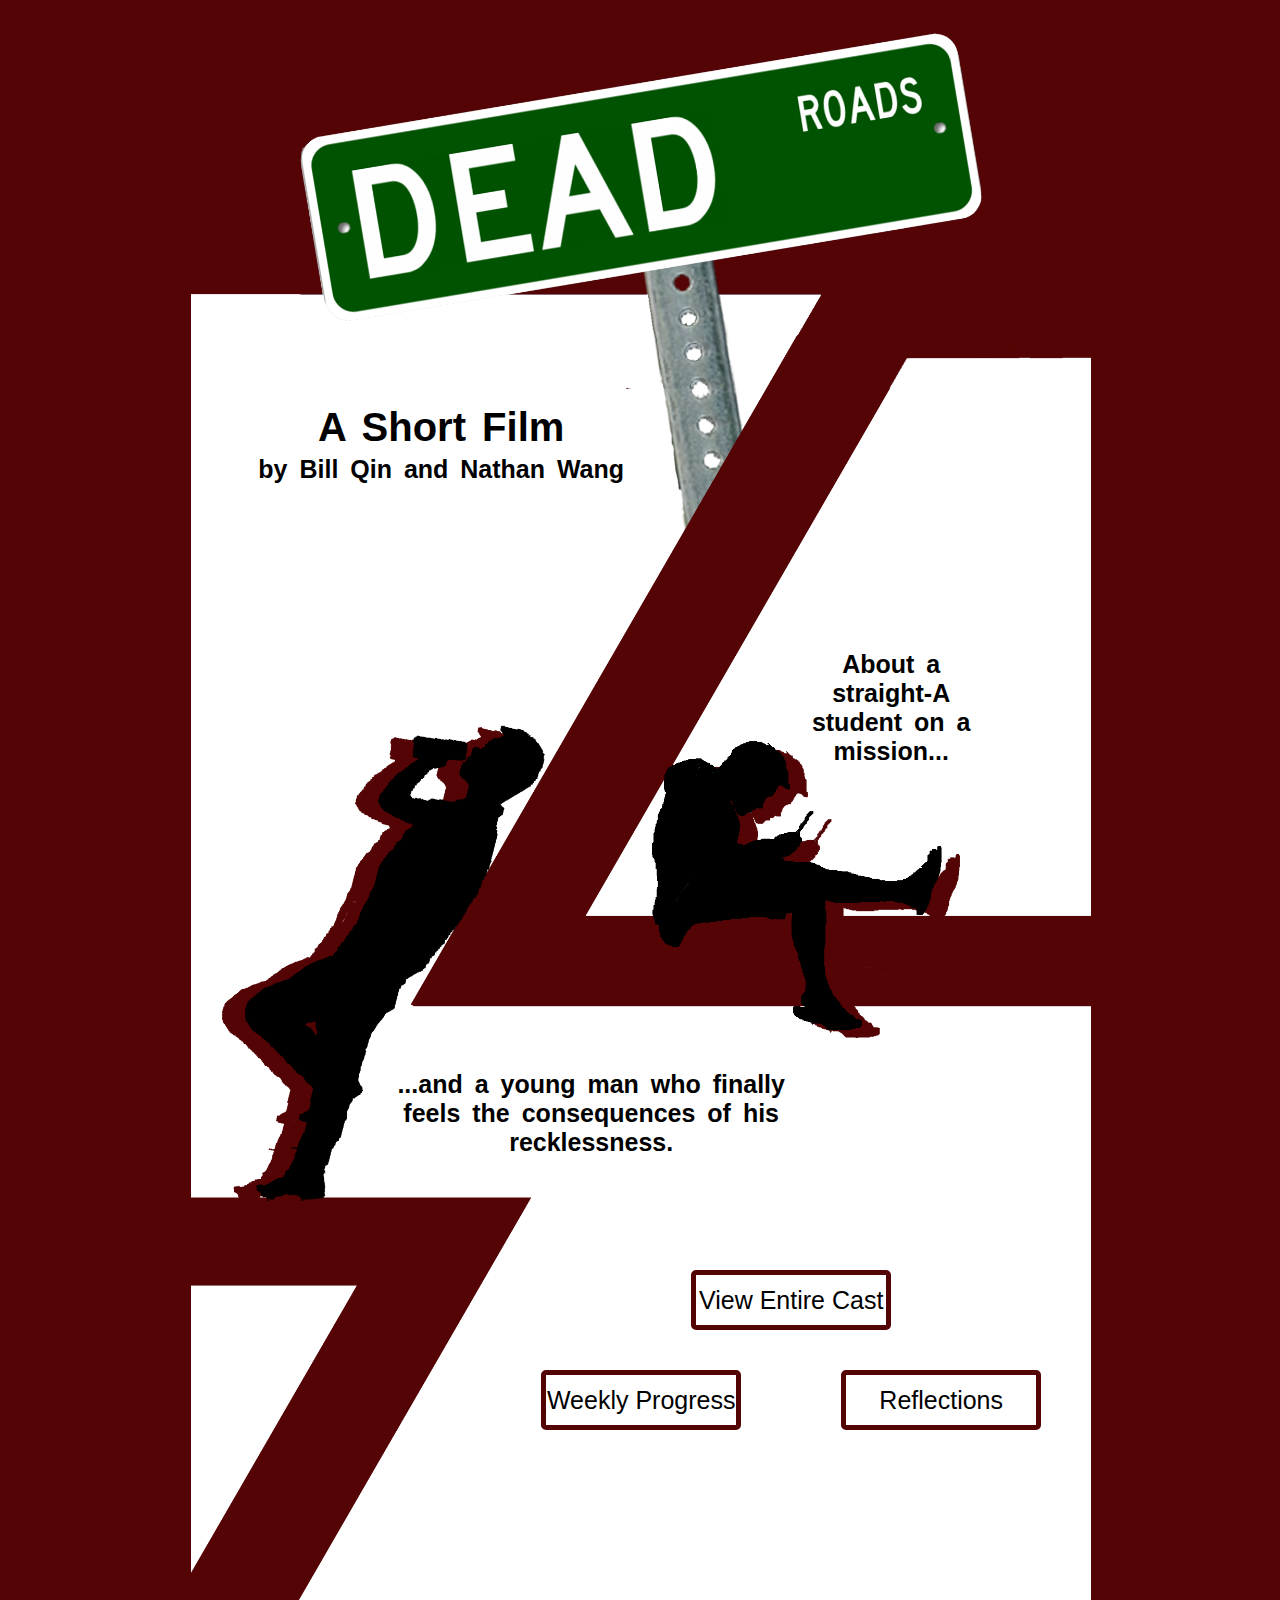
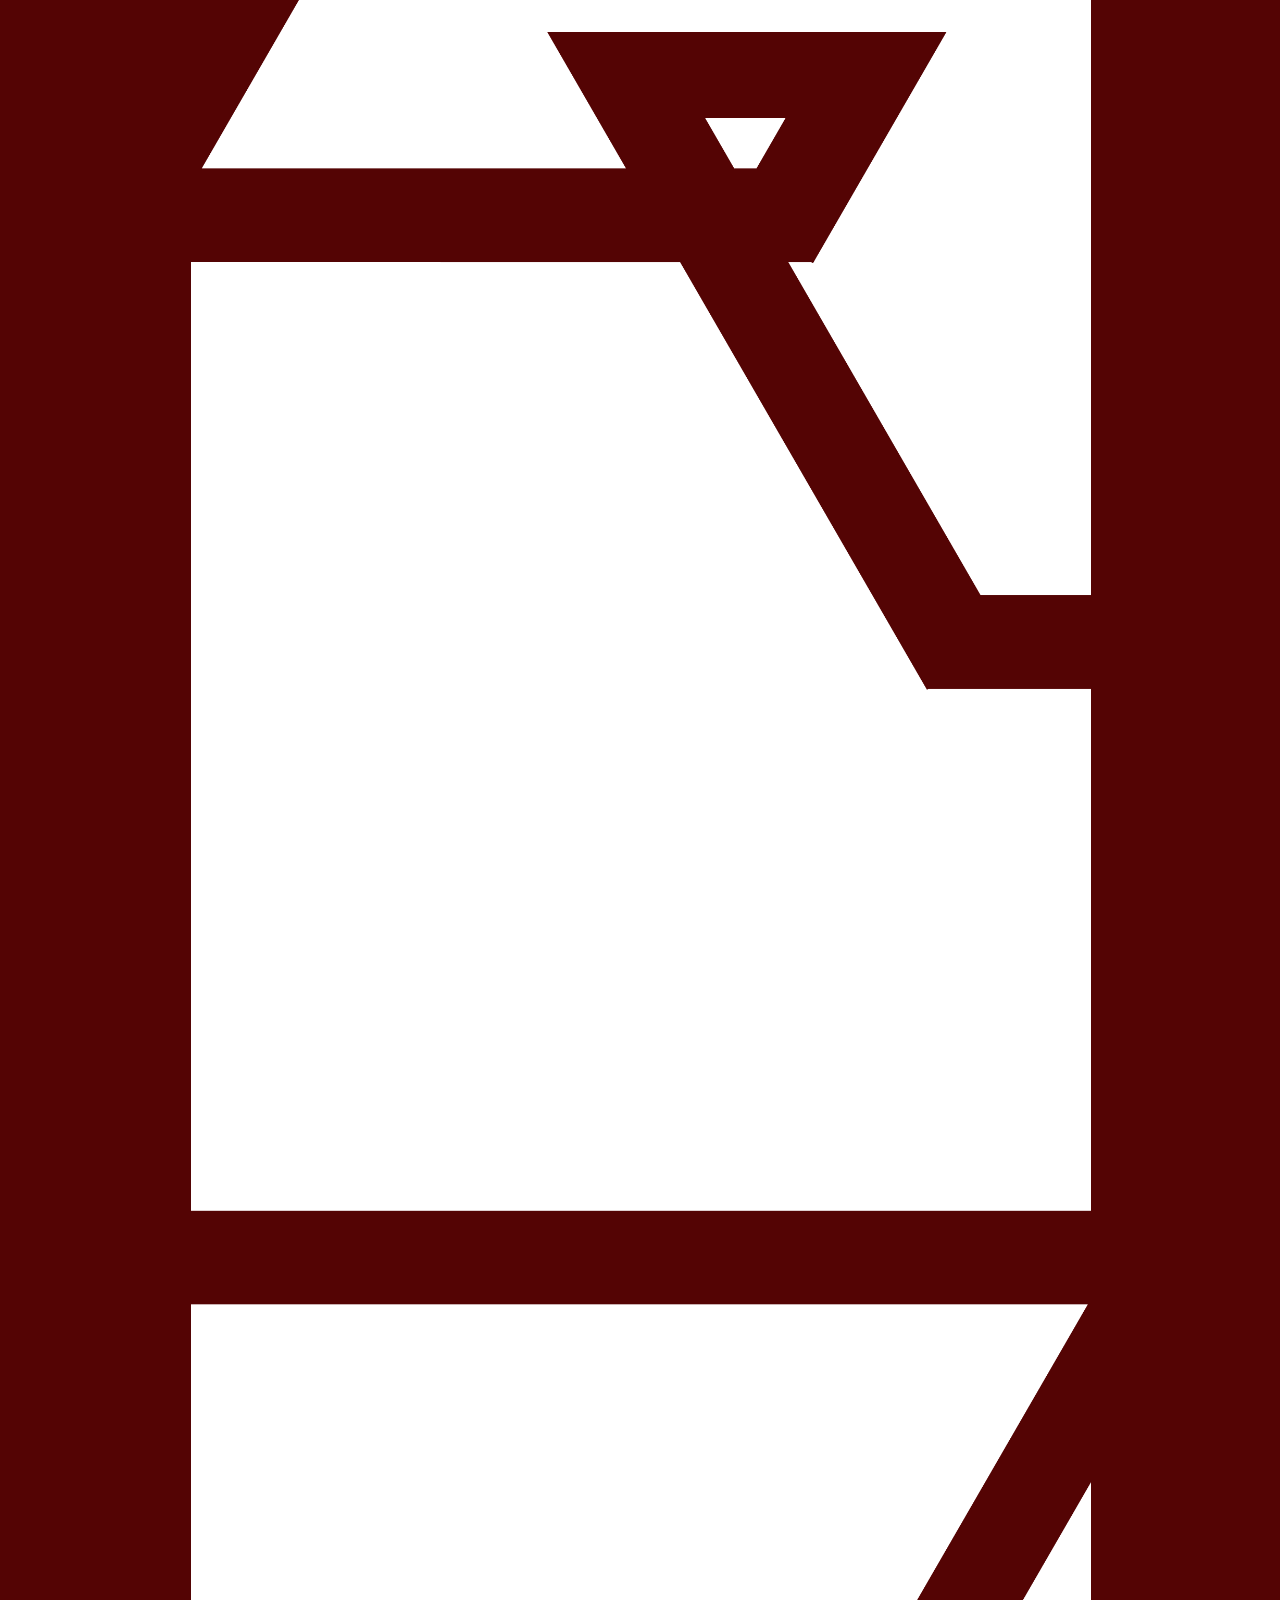
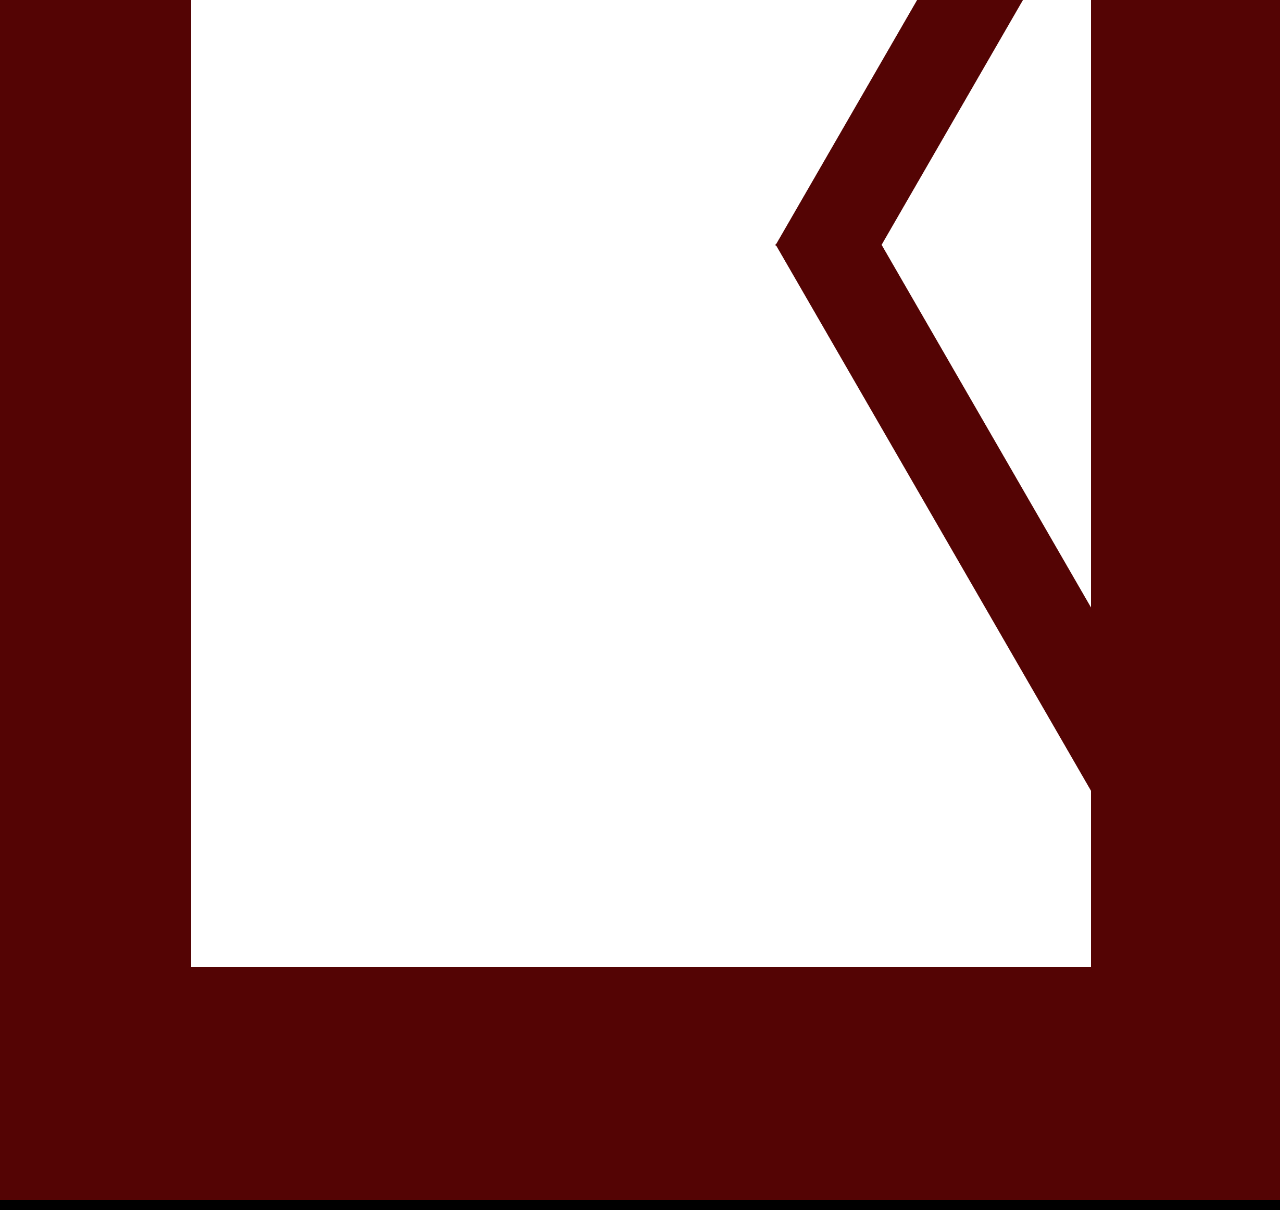
==== commit 2e932358: "buttons are pretty and functional" ====
--- a/index.html
+++ b/index.html
@@ -3,7 +3,33 @@
   <head>
     <link href="styles/stylesheets/index.css" type = "text/css" rel="stylesheet">
     <link href="styles/stylesheets/styles.css" type = "text/css" rel="stylesheet">
+    <script src="https://ajax.googleapis.com/ajax/libs/jquery/3.4.0/jquery.min.js"></script>
     <title>Dead Roads</title>
+    <script>
+      function underlay(element){
+        var uLay = $(element).find(".button-underlay");
+        var buttonE = $(element).find("button");
+          console.log($(buttonE).css("width"));
+        $(uLay).css("display","block");
+        $(uLay).css("z-index","-1");
+        $(uLay).css("width",$(buttonE).css("width"));
+        $(uLay).css("height",$(buttonE).css("height"));
+        $(uLay).css("transform",$(buttonE).css("transform"));
+      }
+      function ununderlay(element){
+        var uLay = $(element).find(".button-underlay");
+        $(uLay).css("display","none");
+      }
+    </script>
+    <style>
+      button:hover{
+
+      }
+
+      button p:hover{
+
+      }
+    </style>
   </head>
   <body>
     <div id = "background-image-holder">
@@ -18,11 +44,24 @@
         <div id = "bill-desc" class = 'text-box'>
           <h3>...and a young man who finally feels the consequences of his recklessness.</h3>
         </div>
-        <div id = "angelreana-desc" class = 'text-box'>
-          <h3>A reporter with an odd fascination with a cat is forced to report manslaughter.</h3>
+        <div class = "button-and-underlay" onmouseover = "underlay(this);" onmouseout = "ununderlay(this);" id = "char-button">
+          <button onclick="window.location.href='/cast/'" class = 'text-box'>
+            <p>View Entire Cast</p>
+          </button>
+          <div class = "button-underlay"></div>
         </div>
-        <div id = "nalu-desc" class = 'text-box'>
-          <h3>A cashier is forced to watch.</h3>
+        <div class = "button-and-underlay" onmouseover = "underlay(this);" onmouseout = "ununderlay(this);" id = "blog-button">
+          <button onclick="window.location.href='https://natewang36.github.io/art609/'" class = 'text-box'>
+            <p>Weekly Progress</p>
+          </button>
+          <div class = "button-underlay"></div>
+        </div>
+
+        <div class = "button-and-underlay" onmouseover = "underlay(this);" onmouseout = "ununderlay(this);" id = "q-button">
+          <button onclick="window.location.href='/reflections/'" class = 'text-box'>
+            <p>Reflections</p>
+          </button>
+          <div class = "button-underlay"></div>
         </div>
       </div>
     </div>
--- a/styles/stylesheets/index.css
+++ b/styles/stylesheets/index.css
@@ -2,6 +2,40 @@
   display: flex;
   flex-direction: row;
   justify-content: center;
+}
+button{
+  position: relative;
+  z-index: 0;
+  background-color: white;
+  border-radius: 5px;
+  width: 200px;
+  text-decoration: none;
+  height: 60px;
+  border: 5px solid #540404;
+  transition-duration: 0.3s;
+  -ms-transition-duration: 0.3s;
+  -webkit-transition-duration: 0.3s;
+}
+button:hover{
+  background-color: black;
+  border-color: black;
+}
+button:hover p{
+  color: white;
+}
+button p
+{
+  color: black;
+  width: 100%;
+  margin: 0px auto;
+  position: absolute;
+  left: 50%;
+  top: 50%;
+    transform: translate(-50%, -50%);
+  -ms-transform: translate(-50%, -50%);
+  -webkit-transform: translate(-50%, -50%);
+  font-family: "Highway", sans-serif;
+  font-size: 25px;
 }
 h2{
   font-size: 40px;
@@ -61,17 +95,37 @@
   left: 40%;
   top: 1170px;
 }
-#angelreana-desc
+#char-button
 {
-  width: 400px;
-  height: 200px;
-  left: 55%;
-  top: 1450px;
+  left: 60%;
+  top: 1300px;
 }
-#nalu-desc
+
+#blog-button
 {
-  width: 400px;
-  height: 200px;
-  left: 77%;
-  top: 2015px;
+  left: 45%;
+  top: 1400px;
 }
+
+#q-button
+{
+  left: 75%;
+  top: 1400px;
+}
+.button-and-underlay
+{
+  transform: translate(-50%, -50%);
+  -ms-transform: translate(-50%, -50%);
+  -webkit-transform: translate(-50%, -50%);
+  position: absolute;
+}
+.button-underlay
+{
+  border-radius: 5px;
+  display: none;
+  top: 7px;
+  left: 7px;
+  position: absolute;
+  background-color: #540404;
+  z-index: -1;
+}
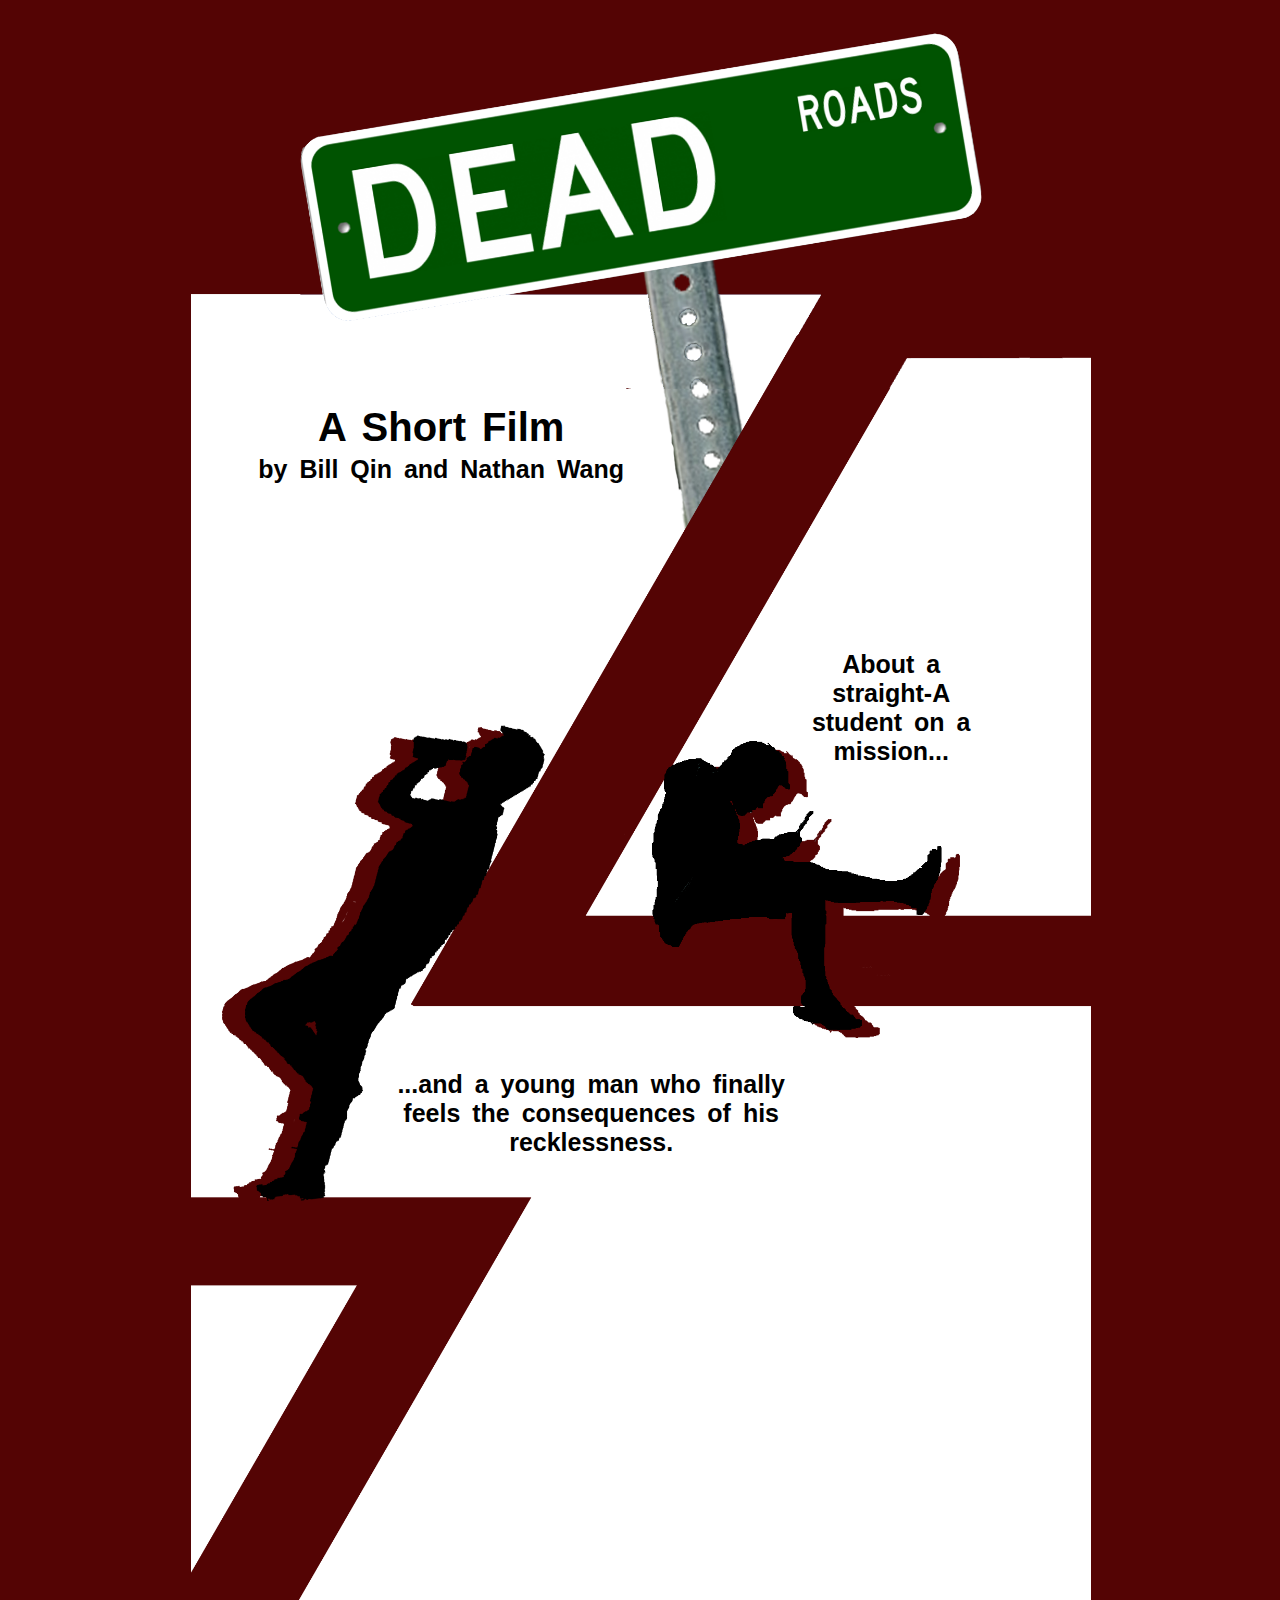
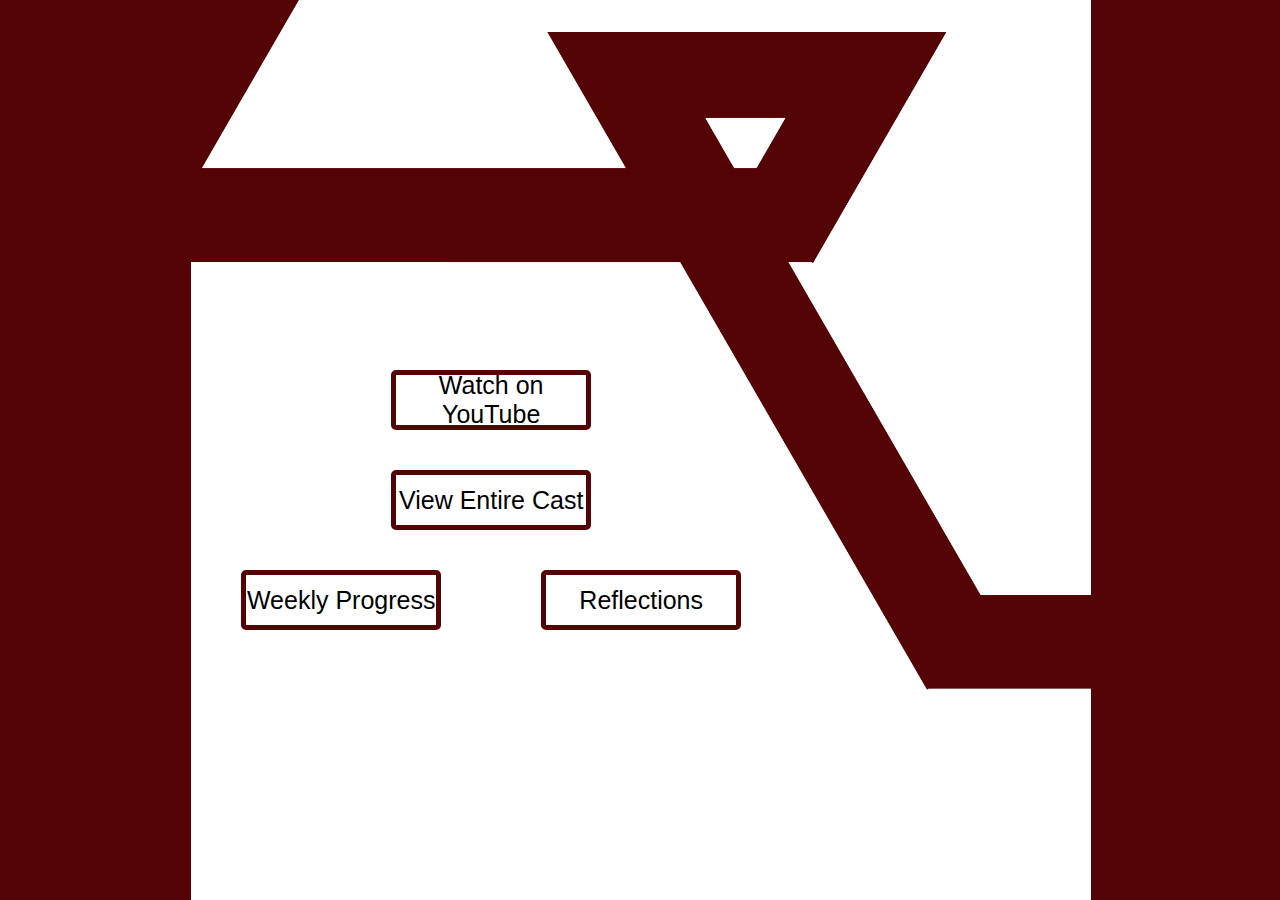
==== commit ffc34e47: "added other websites, embedded video" ====
--- a/index.html
+++ b/index.html
@@ -9,11 +9,15 @@
       function underlay(element){
         var uLay = $(element).find(".button-underlay");
         var buttonE = $(element).find("button");
-          console.log($(buttonE).css("width"));
         $(uLay).css("display","block");
         $(uLay).css("z-index","-1");
         $(uLay).css("width",$(buttonE).css("width"));
         $(uLay).css("height",$(buttonE).css("height"));
+        console.log($(uLay).css("width"));
+        if($(uLay).css("width") == "0px"){
+          $(uLay).css("width","400");
+          $(uLay).css("height","225");
+        }
         $(uLay).css("transform",$(buttonE).css("transform"));
       }
       function ununderlay(element){
@@ -21,18 +25,9 @@
         $(uLay).css("display","none");
       }
     </script>
-    <style>
-      button:hover{
-
-      }
-
-      button p:hover{
-
-      }
-    </style>
   </head>
   <body>
-    <div id = "background-image-holder">
+    <div id = "background-image-holder" style = "height: 2500px">
       <div id = "front-image">
         <div id = "film-by" class = 'text-box'>
           <h2>A Short Film</h2>
@@ -44,8 +39,20 @@
         <div id = "bill-desc" class = 'text-box'>
           <h3>...and a young man who finally feels the consequences of his recklessness.</h3>
         </div>
+        <div class = "button-and-underlay" onmouseover = "underlay(this);" onmouseout = "ununderlay(this);" id = 'video'>
+          <iframe width="400" height="225" src="https://www.youtube.com/embed/9PXohoLTdg8" frameborder="0" allow="accelerometer; autoplay; encrypted-media; gyroscope; picture-in-picture" allowfullscreen>
+          </iframe>
+          <div class = "button-underlay" style = "top: 15px; left: 15px;"></div>
+        </div>
+
+        <div class = "button-and-underlay" onmouseover = "underlay(this);" onmouseout = "ununderlay(this);" id = "youtube-button">
+          <button onclick="window.location.href='https://www.youtube.com/watch?v=9PXohoLTdg8'" class = 'text-box'>
+            <p>Watch on YouTube</p>
+          </button>
+          <div class = "button-underlay"></div>
+        </div>
         <div class = "button-and-underlay" onmouseover = "underlay(this);" onmouseout = "ununderlay(this);" id = "char-button">
-          <button onclick="window.location.href='/cast/'" class = 'text-box'>
+          <button onclick="window.location.href='/cast.html'" class = 'text-box'>
             <p>View Entire Cast</p>
           </button>
           <div class = "button-underlay"></div>
@@ -58,7 +65,7 @@
         </div>
 
         <div class = "button-and-underlay" onmouseover = "underlay(this);" onmouseout = "ununderlay(this);" id = "q-button">
-          <button onclick="window.location.href='/reflections/'" class = 'text-box'>
+          <button onclick="window.location.href='reflections.html'" class = 'text-box'>
             <p>Reflections</p>
           </button>
           <div class = "button-underlay"></div>
--- a/styles/stylesheets/index.css
+++ b/styles/stylesheets/index.css
@@ -47,11 +47,10 @@
 }
 #background-image-holder
 {
+  text-align: center;
   width: 100%;
-  height: 4400px;
   background-color: #540404;
   position: relative;
-  border-bottom: 10px solid black;
 }
 .text-box{
   transform: translate(-50%, -50%);
@@ -59,6 +58,14 @@
   -webkit-transform: translate(-50%, -50%);
   position: absolute;
   text-align: center;
+}
+#text
+{
+  text-align: left;
+}
+#text h4
+{
+  margin-top: 50px;
 }
 #front-image
 {
@@ -74,6 +81,14 @@
   background-image: url('../assets/images/website_background.png');
   background-repeat: no-repeat;
   background-size: 90%;
+}
+#white-background
+{
+  width: 800px;
+  height: 1000px;
+  padding: 100px;
+  margin: 200px auto 100px auto;
+  background-color: white;
 }
 #film-by
 {
@@ -97,20 +112,38 @@
 }
 #char-button
 {
-  left: 60%;
-  top: 1300px;
+  left: 30%;
+  top: 2100px;
 }
 
 #blog-button
 {
-  left: 45%;
-  top: 1400px;
+  left: 15%;
+  top: 2200px;
 }
-
 #q-button
 {
-  left: 75%;
-  top: 1400px;
+  left: 45%;
+  top: 2200px;
+}
+#youtube-button
+{
+  left: 30%;
+  top: 2000px;
+}
+#return-button
+{
+  left: 50%;
+  top: 1300px;
+}
+#video
+{
+  position: absolute;
+  left: 55.7%;
+  top: 1450px;
+    transform: translate(-50%, -50%);
+    -ms-transform: translate(-50%, -50%);
+    -webkit-transform: translate(-50%, -50%);
 }
 .button-and-underlay
 {
@@ -129,3 +162,13 @@
   background-color: #540404;
   z-index: -1;
 }
+.video-underlay{
+  position: absolute;
+  left: 57%;
+  top: 1460px;
+    transform: translate(-50%, -50%);
+    -ms-transform: translate(-50%, -50%);
+    -webkit-transform: translate(-50%, -50%);
+  z-index: -1;
+  background-color: #540404;
+}
